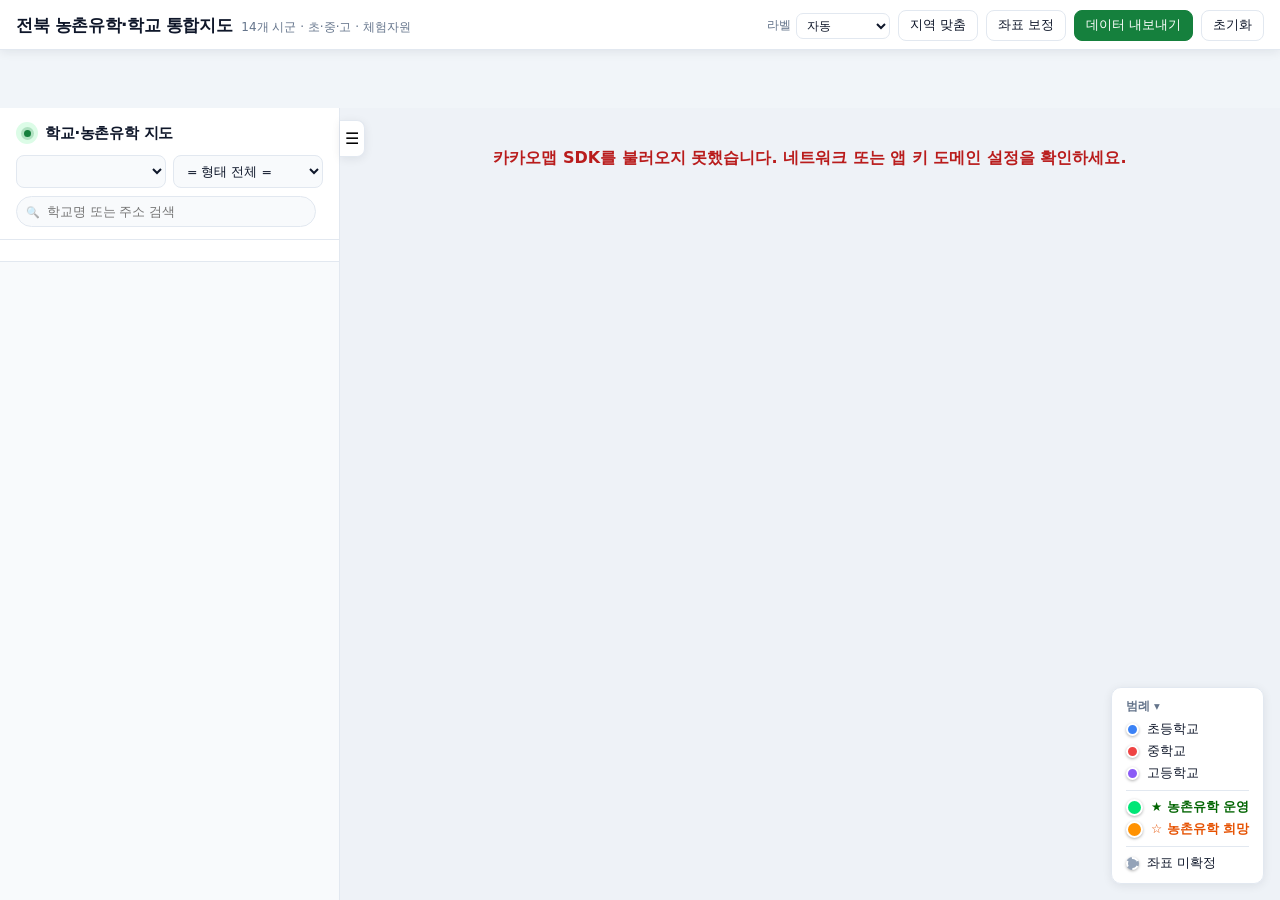
==== index.html @ ba70d1d0 "전북 14개 시군 학교·농촌유학 통합지도 순창군·남원시 두 개의 단독 HTML 지도를 하나의 정적 웹앱으로 합치고 전북특별자치도 14개 시군 742개 초·중·고로 확장했다. 빌드 " ====
<!DOCTYPE html>
<html lang="ko">
<head>
<meta charset="UTF-8">
<meta name="viewport" content="width=device-width, initial-scale=1.0">
<title>전북 농촌유학·학교 통합지도</title>
<meta name="description" content="전북특별자치도 14개 시군의 초·중·고등학교와 농촌유학 운영·희망학교, 지역 체험자원을 한 지도에서 봅니다.">
<link rel="stylesheet" href="assets/css/app.css">
</head>
<body>

<header>
  <div class="head-top">
    <div class="brand">
      <h1>전북 농촌유학·학교 통합지도</h1>
      <span class="sub">14개 시군 · 초·중·고 · 체험자원</span>
    </div>
    <div class="head-tools">
      <label class="lblsel">라벨
        <select id="labelMode">
          <option value="auto">자동</option>
          <option value="all">전체</option>
          <option value="rural">농촌유학만</option>
          <option value="none">숨기기</option>
        </select>
      </label>
      <button class="btn" id="btnFit">지역 맞춤</button>
      <button class="btn" id="btnGeocode" title="좌표 미확정 학교를 카카오 장소검색으로 실제 위치에 맞춥니다">좌표 보정</button>
      <button class="btn primary" id="btnExport" title="보정 결과를 data/regions/&lt;시군&gt;.js 형식으로 내려받습니다">데이터 내보내기</button>
      <button class="btn" id="btnResetCache" title="브라우저에 저장된 보정 결과 삭제">초기화</button>
    </div>
  </div>
</header>

<div id="shell">
  <aside id="panel">
    <div class="panel-head">
      <h2 class="panel-title"><span class="pin" aria-hidden="true"></span>학교·농촌유학 지도</h2>

      <div class="selects">
        <select id="regionSel" aria-label="지역 선택"></select>
        <select id="typeSel" aria-label="형태 선택">
          <option value="">= 형태 전체 =</option>
          <option value="elem">초등학교</option>
          <option value="mid">중학교</option>
          <option value="high">고등학교</option>
          <option value="op">★ 농촌유학 운영학교</option>
          <option value="hope">☆ 농촌유학 희망학교</option>
          <option value="rural">농촌유학 운영＋희망</option>
        </select>
      </div>

      <div class="search-wrap">
        <input id="search" type="search" placeholder="학교명 또는 주소 검색" autocomplete="off">
      </div>
    </div>

    <div id="summary"></div>
    <div id="list"></div>
  </aside>

  <div id="mapWrap">
    <div id="map"></div>

    <button id="panelToggle" title="목록 접기/펴기">☰</button>

    <div id="detail"></div>

    <details id="legend" open>
      <summary>범례</summary>
      <div class="lg"><i style="background:#3b82f6"></i> 초등학교</div>
      <div class="lg"><i style="background:#ef4444"></i> 중학교</div>
      <div class="lg"><i style="background:#8b5cf6"></i> 고등학교</div>
      <hr>
      <div class="lg"><i style="background:#00e676;width:17px;height:17px"></i> <b style="color:#006400">★ 농촌유학 운영</b></div>
      <div class="lg"><i style="background:#ff9100;width:17px;height:17px"></i> <b style="color:#e65100">☆ 농촌유학 희망</b></div>
      <hr>
      <div class="lg"><i style="background:#94a3b8;border-style:dashed"></i> 좌표 미확정</div>
    </details>

    <div id="toast"></div>
  </div>
</div>

<!-- 데이터 (외부 요청 없이 로컬 파일만으로 동작하도록 .js 로 제공) -->
<script src="assets/js/config.js"></script>
<script src="assets/data/boundaries.js"></script>
<script src="assets/data/eupmyeon.js"></script>

<script src="data/regions/jinan.js"></script>
<script src="data/regions/imsil.js"></script>
<script src="data/regions/jeongeup.js"></script>
<script src="data/regions/sunchang.js"></script>
<script src="data/regions/namwon.js"></script>
<script src="data/regions/jangsu.js"></script>
<script src="data/regions/muju.js"></script>
<script src="data/regions/gochang.js"></script>
<script src="data/regions/buan.js"></script>
<script src="data/regions/wanju.js"></script>
<script src="data/regions/gimje.js"></script>
<script src="data/regions/jeongju.js"></script>
<script src="data/regions/iksan.js"></script>
<script src="data/regions/gunsan.js"></script>

<!-- 카카오맵 SDK (services = 장소·주소 검색) -->
<script>
  document.write('<scr' + 'ipt src="https://dapi.kakao.com/v2/maps/sdk.js?appkey=' +
    JB.KAKAO_KEY + '&libraries=services&autoload=false"></scr' + 'ipt>');
</script>

<script src="assets/js/labels.js"></script>
<script src="assets/js/geocode.js"></script>
<script src="assets/js/app.js"></script>
</body>
</html>
---- assets/css/app.css ----
/* 전북 농촌유학·학교 통합지도 */
:root {
  --bg: #f1f5f9;
  --panel: #ffffff;
  --line: #e2e8f0;
  --ink: #0f172a;
  --muted: #64748b;
  --accent: #15803d;
  --accent-soft: #dcfce7;
  --op: #00c853;
  --hope: #ff9100;
  --shadow: 0 2px 10px rgba(15, 23, 42, .08);
  --panel-w: 340px;
  --header-h: 108px;
}

* { box-sizing: border-box; }
html, body {
  margin: 0; padding: 0; height: 100%;
  font-family: 'Pretendard', 'Malgun Gothic', 'Apple SD Gothic Neo', system-ui, sans-serif;
  color: var(--ink); background: var(--bg);
  -webkit-text-size-adjust: 100%;
}
button { font: inherit; cursor: pointer; }

/* ── 헤더 ───────────────────────────────────────────── */
header {
  position: fixed; inset: 0 0 auto 0; z-index: 40;
  background: var(--panel); border-bottom: 1px solid var(--line);
  box-shadow: var(--shadow);
}
.head-top {
  display: flex; align-items: center; gap: 10px 14px; flex-wrap: wrap;
  padding: 10px 16px 8px;
}
.brand { display: flex; align-items: baseline; gap: 9px; white-space: nowrap; }
.brand h1 { margin: 0; font-size: 17px; letter-spacing: -.4px; }
.brand .sub { font-size: 12px; color: var(--muted); }

.search-wrap { position: relative; flex: 1; max-width: 300px; }
.search-wrap input {
  width: 100%; padding: 7px 12px 7px 30px; font-size: 13px;
  border: 1px solid var(--line); border-radius: 999px; outline: none; background: #f8fafc;
}
.search-wrap input:focus { border-color: var(--accent); background: #fff; }
.search-wrap::before {
  content: '🔍'; position: absolute; left: 10px; top: 50%; transform: translateY(-50%);
  font-size: 11px; opacity: .55;
}

.head-tools { display: flex; align-items: center; gap: 8px; margin-left: auto; flex-wrap: wrap; }
.btn {
  border: 1px solid var(--line); background: #fff; border-radius: 8px;
  padding: 6px 11px; font-size: 12.5px; color: var(--ink);
}
.btn:hover { border-color: var(--accent); color: var(--accent); }
.btn:disabled { opacity: .55; cursor: progress; }
.btn.primary { background: var(--accent); border-color: var(--accent); color: #fff; }
.btn.primary:hover { filter: brightness(1.08); color: #fff; }
.btn.small { padding: 5px 9px; font-size: 12px; }

/* ── 패널 헤드 (지역·형태 선택) ─────────────────── */
.panel-head { padding: 14px 16px 12px; border-bottom: 1px solid var(--line); }
.panel-title {
  display: flex; align-items: center; gap: 7px;
  margin: 0 0 11px; font-size: 15px; letter-spacing: -.3px;
}
.panel-title .pin {
  width: 22px; height: 22px; border-radius: 50%; flex: 0 0 22px;
  background: var(--accent-soft); position: relative;
}
.panel-title .pin::after {
  content: ''; position: absolute; left: 50%; top: 50%;
  width: 7px; height: 7px; margin: -3.5px 0 0 -3.5px;
  border-radius: 50%; background: var(--accent);
  box-shadow: 0 0 0 3px rgba(21,128,61,.22);
}
.selects { display: flex; gap: 7px; margin-bottom: 8px; }
.selects select {
  flex: 1; min-width: 0; padding: 7px 9px; font: inherit; font-size: 12.5px;
  border: 1px solid var(--line); border-radius: 8px; background: #f8fafc;
  color: var(--ink); cursor: pointer;
}
.selects select:focus { outline: none; border-color: var(--accent); background: #fff; }
.lblsel { display: inline-flex; align-items: center; gap: 5px; font-size: 12px; color: var(--muted); }
.lblsel select {
  font: inherit; font-size: 12px; padding: 4px 6px;
  border: 1px solid var(--line); border-radius: 7px; background: #fff; color: var(--ink);
}

/* ── 레이아웃 ───────────────────────────────────────── */
#shell { position: fixed; inset: var(--header-h) 0 0 0; display: flex; }
#mapWrap { position: relative; flex: 1; min-width: 0; display: flex; }
#panel {
  width: var(--panel-w); flex: 0 0 var(--panel-w);
  background: var(--panel); border-right: 1px solid var(--line);
  display: flex; flex-direction: column; min-height: 0;
  transition: margin-left .2s ease;
}
body.panel-collapsed #panel { margin-left: calc(-1 * var(--panel-w)); }
#panelToggle {
  position: absolute; left: 0; top: 12px; z-index: 30;
  border: 1px solid var(--line); border-left: none; background: #fff;
  border-radius: 0 8px 8px 0; padding: 8px 5px; box-shadow: var(--shadow);
}

#map { flex: 1; min-width: 0; background: #eef2f7; }
#map.picking { cursor: crosshair; }
.fatal { padding: 40px; text-align: center; color: #b91c1c; font-weight: 700; }

/* ── 요약 ───────────────────────────────────────────── */
#summary { padding: 11px 16px 10px; border-bottom: 1px solid var(--line); }
.count-row { font-size: 14px; margin-bottom: 9px; }
.count-row b { font-size: 18px; color: var(--accent); margin: 0 1px; }
.count-sub { float: right; font-size: 12px; color: var(--muted); padding-top: 4px; }
.sum-stats { display: flex; gap: 5px; margin-bottom: 6px; clear: both; }
.stat {
  flex: 1; background: #f8fafc; border: 1px solid var(--line); border-radius: 8px;
  padding: 6px 4px; text-align: center; line-height: 1.25;
}
.stat b { display: block; font-size: 16px; }
.stat span { font-size: 10.5px; color: var(--muted); }
.stat.elem b { color: #1d4ed8; } .stat.mid b { color: #b91c1c; } .stat.high b { color: #6d28d9; }
.stat.op { background: #f0fdf4; border-color: #bbf7d0; } .stat.op b { color: #15803d; }
.stat.hope { background: #fff7ed; border-color: #fed7aa; } .stat.hope b { color: #c2410c; }

.warn {
  margin-top: 8px; font-size: 11.5px; line-height: 1.5; color: #9a3412;
  background: #fff7ed; border: 1px solid #fed7aa; border-radius: 8px; padding: 7px 9px;
}
.note { margin-top: 8px; font-size: 11.5px; color: var(--muted); }
.note summary { cursor: pointer; }
.note p { margin: 6px 0 0; line-height: 1.6; }

/* ── 필터 ───────────────────────────────────────────── */
#filters { padding: 10px 16px; border-bottom: 1px solid var(--line); display: grid; gap: 8px; }
.frow { display: flex; align-items: center; gap: 10px; flex-wrap: wrap; font-size: 12.5px; }
.frow label { display: inline-flex; align-items: center; gap: 4px; cursor: pointer; }
.frow select { font-size: 12.5px; padding: 3px 6px; border: 1px solid var(--line); border-radius: 6px; }
.frow .k { color: var(--muted); font-size: 11.5px; }

/* ── 카드 목록 ──────────────────────────────────── */
#list { flex: 1; overflow-y: auto; padding: 0 0 24px; background: #f8fafc; }
.group-h {
  position: sticky; top: 0; background: #f1f5f9; border-bottom: 1px solid var(--line);
  padding: 6px 16px; font-size: 11.5px; font-weight: 700; color: var(--muted); z-index: 1;
}
.group-h span { color: #94a3b8; font-weight: 600; }
#list ul { list-style: none; margin: 0; padding: 8px 12px 4px; display: grid; gap: 8px; }

.card {
  background: #fff; border: 1px solid var(--line); border-radius: 10px;
  padding: 11px 13px 10px; cursor: pointer; transition: border-color .12s, box-shadow .12s;
}
.card:hover { border-color: var(--accent); box-shadow: 0 2px 8px rgba(21,128,61,.12); }
.card.is-active { border-color: var(--accent); box-shadow: 0 0 0 2px var(--accent-soft); }

.tags { display: flex; flex-wrap: wrap; gap: 4px; margin-bottom: 6px; }
.tag { font-size: 10.5px; font-weight: 700; padding: 2px 7px; border-radius: 999px; white-space: nowrap; }
.tag.t-elem { background: #dbeafe; color: #1d4ed8; }
.tag.t-mid  { background: #fee2e2; color: #b91c1c; }
.tag.t-high { background: #ede9fe; color: #6d28d9; }
.tag.t-op   { background: #dcfce7; color: #15803d; }
.tag.t-hope { background: #ffedd5; color: #c2410c; }
.tag.t-etc  { background: #f1f5f9; color: #64748b; }
.tag.t-warn { background: #fef3c7; color: #92400e; }

.card-name { font-size: 14.5px; font-weight: 700; letter-spacing: -.3px; margin-bottom: 6px; }
.card-row {
  position: relative; padding-left: 19px; font-size: 12px; color: #64748b;
  line-height: 1.5; margin-top: 2px; word-break: keep-all;
}
.card-row::before {
  position: absolute; left: 0; top: 0; width: 14px; text-align: center;
  font-size: 10.5px; opacity: .75;
}
.card-row.i-map::before  { content: '\1F4CD'; }
.card-row.i-tel::before  { content: '\260E'; }
.card-row.i-user::before { content: '\1F465'; }

.badge { font-size: 10px; padding: 1px 5px; border-radius: 4px; font-weight: 700; white-space: nowrap; }
.b-op { background: #dcfce7; color: #15803d; }
.b-hope { background: #ffedd5; color: #c2410c; }
.b-approx { background: #e2e8f0; color: #475569; }
.b-out { background: #fee2e2; color: #b91c1c; }
.empty { padding: 30px 16px; text-align: center; color: var(--muted); font-size: 13px; }

/* ── 지도 오버레이 ──────────────────────────────────── */
.ov-line { position: absolute; pointer-events: none; }
.ov-line svg { position: absolute; top: 0; left: 0; overflow: visible; }

.marker-dot {
  width: 15px; height: 15px; border-radius: 50%;
  border: 2px solid #fff; box-shadow: 0 1px 4px rgba(0,0,0,.55);
  cursor: pointer;
}
.dot-elem { background: #3b82f6; }
.dot-mid { background: #ef4444; }
.dot-high { background: #8b5cf6; }
.dot-rural-op {
  background: #00e676; width: 23px; height: 23px;
  border: 3px solid #fff; box-shadow: 0 0 12px rgba(0,230,118,.9);
}
.dot-rural-hope {
  background: #ff9100; width: 23px; height: 23px;
  border: 3px solid #fff; box-shadow: 0 0 12px rgba(255,145,0,.9);
}
.marker-dot.is-approx { border-style: dashed; opacity: .75; }
.marker-dot.is-outside { box-shadow: 0 0 0 3px rgba(220,38,38,.55); }

.name-text {
  font-size: 17px; font-weight: 900; white-space: nowrap; cursor: pointer;
  text-shadow:
    -2px -2px 0 #fff, 2px -2px 0 #fff, -2px 2px 0 #fff, 2px 2px 0 #fff,
     0 3px 5px rgba(0,0,0,.35);
}
.txt-elem { color: #1e3a8a; }
.txt-mid { color: #7f1d1d; }
.txt-high { color: #4c1d95; }
.txt-rural-op, .txt-rural-hope {
  background: rgba(255,255,255,.96); padding: 6px 14px; border-radius: 25px;
  font-size: 21px; text-shadow: none; box-shadow: 0 4px 10px rgba(0,0,0,.28);
}
.txt-rural-op { color: #006400; border: 3px solid #00e676; }
.txt-rural-hope { color: #e65100; border: 3px solid #ff9100; }
.name-text.is-approx { opacity: .6; font-style: italic; }

.res-pin {
  display: inline-flex; align-items: center; gap: 5px; cursor: pointer;
  background: #fff; border: 2px solid var(--c); border-radius: 999px;
  padding: 3px 10px 3px 5px; font-size: 12.5px; font-weight: 700; color: var(--c);
  box-shadow: 0 2px 6px rgba(0,0,0,.2); white-space: nowrap;
}

/* ── 상세 카드 ──────────────────────────────────────── */
#detail {
  position: absolute; right: 16px; top: 16px; width: 300px; z-index: 25;
  background: #fff; border: 1px solid var(--line); border-radius: 12px;
  box-shadow: 0 8px 26px rgba(15,23,42,.16); padding: 16px 18px 14px;
  display: none;
}
#detail.open { display: block; }
#detail .close {
  position: absolute; right: 8px; top: 6px; border: none; background: none;
  font-size: 22px; line-height: 1; color: #94a3b8;
}
.d-kind { font-size: 11.5px; font-weight: 700; letter-spacing: .2px; }
#detail h3 { margin: 4px 0 8px; font-size: 18px; letter-spacing: -.4px; }
.d-rural {
  display: inline-block; font-size: 11.5px; font-weight: 700; padding: 2px 8px;
  border-radius: 999px; margin-bottom: 8px;
}
.d-rural.op { background: #dcfce7; color: #15803d; }
.d-rural.hope { background: #ffedd5; color: #c2410c; }
.d-row { margin: 3px 0; font-size: 12.5px; color: #334155; }
.d-row b { color: var(--muted); font-weight: 600; margin-right: 5px; font-size: 11.5px; }
.d-tags { display: flex; flex-wrap: wrap; gap: 4px; margin: 8px 0; }
.d-tags span { font-size: 11px; background: #f1f5f9; color: #475569; padding: 2px 7px; border-radius: 999px; }
.d-desc { font-size: 12.5px; line-height: 1.65; color: #334155; margin: 8px 0; }
.d-coord { font-size: 11px; color: #94a3b8; margin: 10px 0 8px; font-variant-numeric: tabular-nums; }
.warn-inline { color: #c2410c; font-style: normal; font-weight: 700; }
.d-actions { display: flex; gap: 6px; }

/* ── 범례 ───────────────────────────────────────────── */
#legend {
  position: absolute; right: 16px; bottom: 16px; z-index: 20;
  background: rgba(255,255,255,.96); border: 1px solid var(--line);
  border-radius: 10px; padding: 11px 14px; box-shadow: var(--shadow); font-size: 12.5px;
}
#legend > summary {
  cursor: pointer; font-weight: 700; color: var(--muted); font-size: 11.5px;
  list-style: none; margin-bottom: 7px;
}
#legend > summary::-webkit-details-marker { display: none; }
#legend > summary::after { content: ' ▾'; }
#legend:not([open]) > summary { margin-bottom: 0; }
#legend:not([open]) > summary::after { content: ' ▸'; }
#legend .lg { display: flex; align-items: center; gap: 8px; margin-bottom: 5px; }
#legend .lg:last-child { margin-bottom: 0; }
#legend .lg i {
  width: 13px; height: 13px; border-radius: 50%; display: inline-block;
  border: 2px solid #fff; box-shadow: 0 1px 3px rgba(0,0,0,.3);
}
#legend hr { border: none; border-top: 1px solid var(--line); margin: 8px 0; }

/* ── 토스트 ─────────────────────────────────────────── */
#toast {
  position: absolute; left: 50%; bottom: 26px; transform: translateX(-50%) translateY(20px);
  z-index: 50; background: rgba(15,23,42,.92); color: #fff; font-size: 13px;
  padding: 10px 18px; border-radius: 999px; opacity: 0; pointer-events: none;
  transition: opacity .18s, transform .18s;
}
#toast.show { opacity: 1; transform: translateX(-50%) translateY(0); }

/* ── 모바일 ─────────────────────────────────────────── */
@media (max-width: 860px) {
  :root { --panel-w: 100%; }
  .head-top { padding: 8px 12px 6px; gap: 8px; }
  .brand h1 { font-size: 15px; }
  .brand .sub { display: none; }
  .head-tools { gap: 6px; }
  .head-tools .btn { padding: 5px 9px; font-size: 12px; }
  #regionTabs { padding: 0 12px 8px; }

  #shell { flex-direction: column; }
  #panel {
    order: 2; width: 100%; flex: 0 0 42vh; min-height: 0;
    border-right: none; border-top: 1px solid var(--line);
  }
  body.panel-collapsed #panel { margin-left: 0; flex: 0 0 0; overflow: hidden; border-top: none; }
  #mapWrap { order: 1; flex: 1 1 auto; min-height: 200px; }
  #panelToggle {
    left: auto; right: 10px; top: auto; bottom: 10px;
    border-radius: 8px; border-left: 1px solid var(--line);
  }
  #detail { left: 10px; right: 10px; top: 10px; width: auto; max-height: 60%; overflow-y: auto; }
  #legend { left: 10px; right: auto; bottom: 10px; font-size: 11.5px; padding: 8px 11px; }
  #summary { padding: 10px 14px 8px; }
  .panel-head { padding: 11px 14px 10px; }
  .group-h { padding-left: 14px; padding-right: 14px; }
  #list ul { padding: 8px 10px 4px; }
}
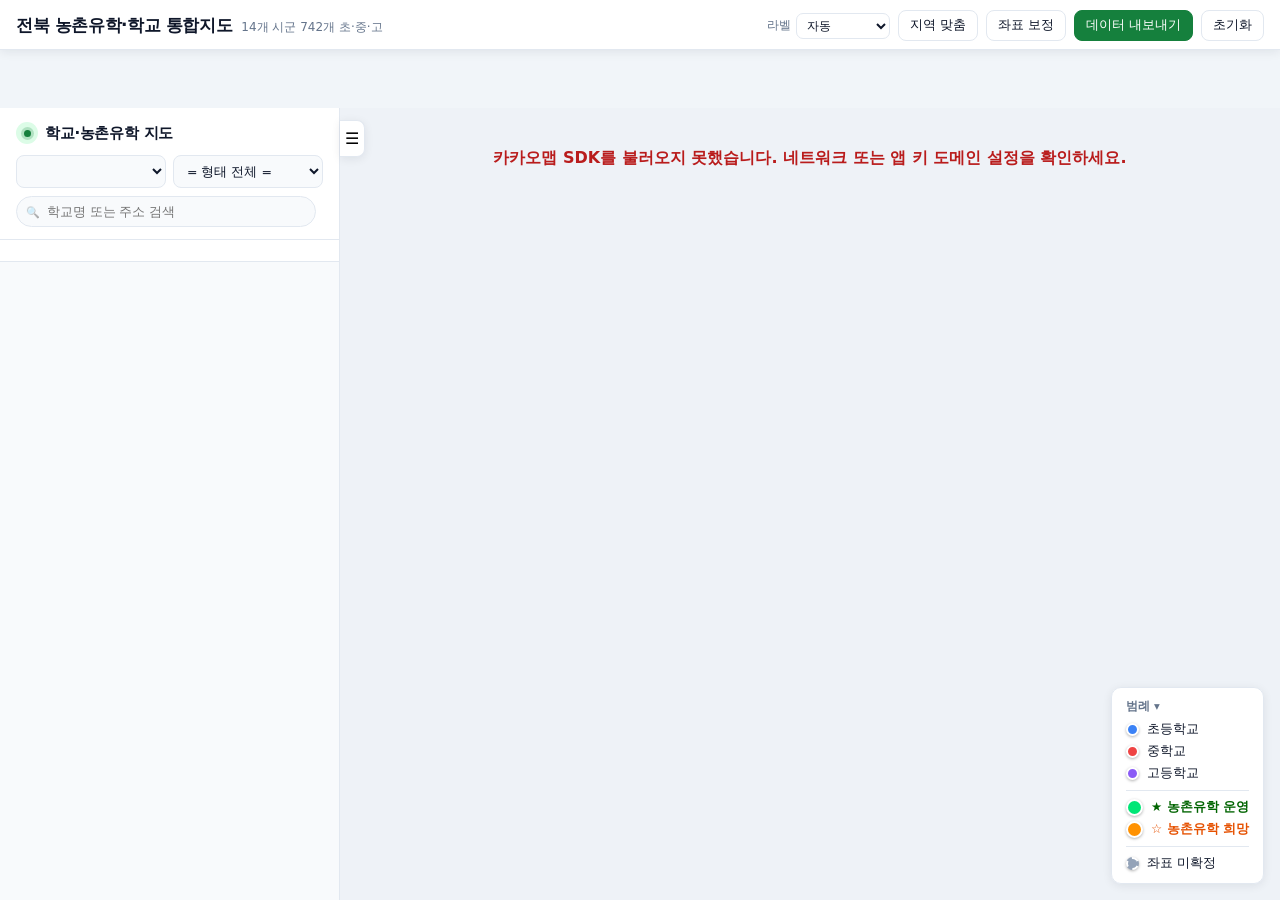
==== commit 64d92d8e: "체험자원 레이어 제거 학교 지도에 필요하지 않다는 요청에 따라 체험자원 관련 코드와 데이터 필드를 걷어냈다. 시군별 데이터 파일 14개의 빈 resources 배열, 분류 정의(J" ====
--- a/index.html
+++ b/index.html
@@ -4,7 +4,7 @@
 <meta charset="UTF-8">
 <meta name="viewport" content="width=device-width, initial-scale=1.0">
 <title>전북 농촌유학·학교 통합지도</title>
-<meta name="description" content="전북특별자치도 14개 시군의 초·중·고등학교와 농촌유학 운영·희망학교, 지역 체험자원을 한 지도에서 봅니다.">
+<meta name="description" content="전북특별자치도 14개 시군의 초·중·고등학교와 농촌유학 운영·희망학교를 한 지도에서 봅니다.">
 <link rel="stylesheet" href="assets/css/app.css">
 </head>
 <body>
@@ -13,7 +13,7 @@
   <div class="head-top">
     <div class="brand">
       <h1>전북 농촌유학·학교 통합지도</h1>
-      <span class="sub">14개 시군 · 초·중·고 · 체험자원</span>
+      <span class="sub">14개 시군 742개 초·중·고</span>
     </div>
     <div class="head-tools">
       <label class="lblsel">라벨
--- a/assets/css/app.css
+++ b/assets/css/app.css
@@ -224,13 +224,6 @@
 .txt-rural-op { color: #006400; border: 3px solid #00e676; }
 .txt-rural-hope { color: #e65100; border: 3px solid #ff9100; }
 .name-text.is-approx { opacity: .6; font-style: italic; }
-
-.res-pin {
-  display: inline-flex; align-items: center; gap: 5px; cursor: pointer;
-  background: #fff; border: 2px solid var(--c); border-radius: 999px;
-  padding: 3px 10px 3px 5px; font-size: 12.5px; font-weight: 700; color: var(--c);
-  box-shadow: 0 2px 6px rgba(0,0,0,.2); white-space: nowrap;
-}
 
 /* ── 상세 카드 ──────────────────────────────────────── */
 #detail {
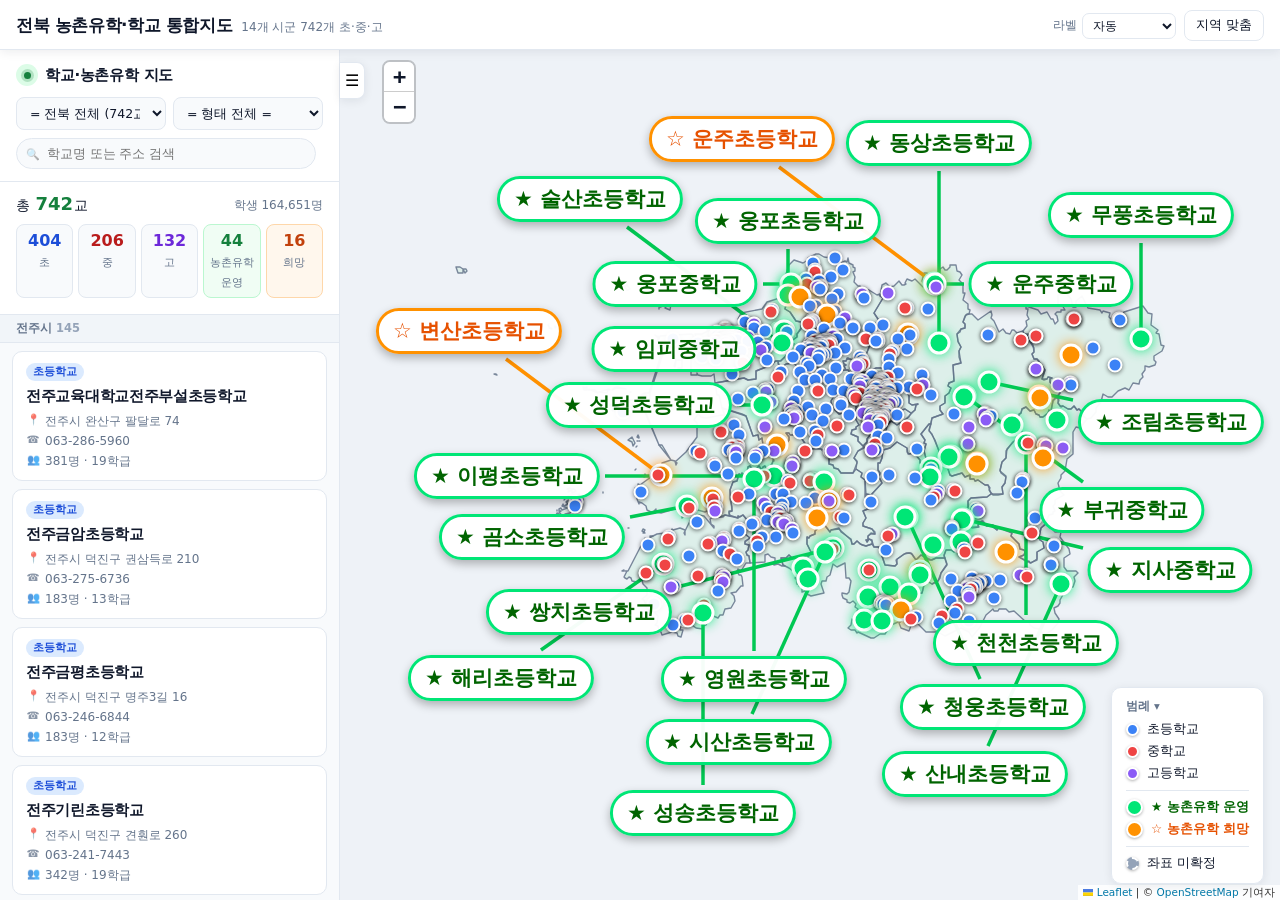
==== commit 48299c5b: "카카오맵을 걷어내고 Leaflet + OpenStreetMap 으로 전환 담당자가 바뀔 때 개인 계정의 앱 키를 넘겨야 하는 구조를 없앴다. 이제 API 키도, 도메인 등록도 필요" ====
--- a/index.html
+++ b/index.html
@@ -5,6 +5,7 @@
 <meta name="viewport" content="width=device-width, initial-scale=1.0">
 <title>전북 농촌유학·학교 통합지도</title>
 <meta name="description" content="전북특별자치도 14개 시군의 초·중·고등학교와 농촌유학 운영·희망학교를 한 지도에서 봅니다.">
+<link rel="stylesheet" href="assets/vendor/leaflet/leaflet.css">
 <link rel="stylesheet" href="assets/css/app.css">
 </head>
 <body>
@@ -25,9 +26,6 @@
         </select>
       </label>
       <button class="btn" id="btnFit">지역 맞춤</button>
-      <button class="btn" id="btnGeocode" title="좌표 미확정 학교를 카카오 장소검색으로 실제 위치에 맞춥니다">좌표 보정</button>
-      <button class="btn primary" id="btnExport" title="보정 결과를 data/regions/&lt;시군&gt;.js 형식으로 내려받습니다">데이터 내보내기</button>
-      <button class="btn" id="btnResetCache" title="브라우저에 저장된 보정 결과 삭제">초기화</button>
     </div>
   </div>
 </header>
@@ -78,9 +76,11 @@
       <div class="lg"><i style="background:#94a3b8;border-style:dashed"></i> 좌표 미확정</div>
     </details>
 
-    <div id="toast"></div>
   </div>
 </div>
+
+<!-- 지도 라이브러리 (저장소에 동봉 — CDN·API 키 불필요) -->
+<script src="assets/vendor/leaflet/leaflet.js"></script>
 
 <!-- 데이터 (외부 요청 없이 로컬 파일만으로 동작하도록 .js 로 제공) -->
 <script src="assets/js/config.js"></script>
@@ -102,14 +102,7 @@
 <script src="data/regions/iksan.js"></script>
 <script src="data/regions/gunsan.js"></script>
 
-<!-- 카카오맵 SDK (services = 장소·주소 검색) -->
-<script>
-  document.write('<scr' + 'ipt src="https://dapi.kakao.com/v2/maps/sdk.js?appkey=' +
-    JB.KAKAO_KEY + '&libraries=services&autoload=false"></scr' + 'ipt>');
-</script>
-
 <script src="assets/js/labels.js"></script>
-<script src="assets/js/geocode.js"></script>
 <script src="assets/js/app.js"></script>
 </body>
 </html>
--- a/assets/vendor/leaflet/leaflet.css
+++ b/assets/vendor/leaflet/leaflet.css
@@ -0,0 +1,661 @@
+/* required styles */
+
+.leaflet-pane,
+.leaflet-tile,
+.leaflet-marker-icon,
+.leaflet-marker-shadow,
+.leaflet-tile-container,
+.leaflet-pane > svg,
+.leaflet-pane > canvas,
+.leaflet-zoom-box,
+.leaflet-image-layer,
+.leaflet-layer {
+	position: absolute;
+	left: 0;
+	top: 0;
+	}
+.leaflet-container {
+	overflow: hidden;
+	}
+.leaflet-tile,
+.leaflet-marker-icon,
+.leaflet-marker-shadow {
+	-webkit-user-select: none;
+	   -moz-user-select: none;
+	        user-select: none;
+	  -webkit-user-drag: none;
+	}
+/* Prevents IE11 from highlighting tiles in blue */
+.leaflet-tile::selection {
+	background: transparent;
+}
+/* Safari renders non-retina tile on retina better with this, but Chrome is worse */
+.leaflet-safari .leaflet-tile {
+	image-rendering: -webkit-optimize-contrast;
+	}
+/* hack that prevents hw layers "stretching" when loading new tiles */
+.leaflet-safari .leaflet-tile-container {
+	width: 1600px;
+	height: 1600px;
+	-webkit-transform-origin: 0 0;
+	}
+.leaflet-marker-icon,
+.leaflet-marker-shadow {
+	display: block;
+	}
+/* .leaflet-container svg: reset svg max-width decleration shipped in Joomla! (joomla.org) 3.x */
+/* .leaflet-container img: map is broken in FF if you have max-width: 100% on tiles */
+.leaflet-container .leaflet-overlay-pane svg {
+	max-width: none !important;
+	max-height: none !important;
+	}
+.leaflet-container .leaflet-marker-pane img,
+.leaflet-container .leaflet-shadow-pane img,
+.leaflet-container .leaflet-tile-pane img,
+.leaflet-container img.leaflet-image-layer,
+.leaflet-container .leaflet-tile {
+	max-width: none !important;
+	max-height: none !important;
+	width: auto;
+	padding: 0;
+	}
+
+.leaflet-container img.leaflet-tile {
+	/* See: https://bugs.chromium.org/p/chromium/issues/detail?id=600120 */
+	mix-blend-mode: plus-lighter;
+}
+
+.leaflet-container.leaflet-touch-zoom {
+	-ms-touch-action: pan-x pan-y;
+	touch-action: pan-x pan-y;
+	}
+.leaflet-container.leaflet-touch-drag {
+	-ms-touch-action: pinch-zoom;
+	/* Fallback for FF which doesn't support pinch-zoom */
+	touch-action: none;
+	touch-action: pinch-zoom;
+}
+.leaflet-container.leaflet-touch-drag.leaflet-touch-zoom {
+	-ms-touch-action: none;
+	touch-action: none;
+}
+.leaflet-container {
+	-webkit-tap-highlight-color: transparent;
+}
+.leaflet-container a {
+	-webkit-tap-highlight-color: rgba(51, 181, 229, 0.4);
+}
+.leaflet-tile {
+	filter: inherit;
+	visibility: hidden;
+	}
+.leaflet-tile-loaded {
+	visibility: inherit;
+	}
+.leaflet-zoom-box {
+	width: 0;
+	height: 0;
+	-moz-box-sizing: border-box;
+	     box-sizing: border-box;
+	z-index: 800;
+	}
+/* workaround for https://bugzilla.mozilla.org/show_bug.cgi?id=888319 */
+.leaflet-overlay-pane svg {
+	-moz-user-select: none;
+	}
+
+.leaflet-pane         { z-index: 400; }
+
+.leaflet-tile-pane    { z-index: 200; }
+.leaflet-overlay-pane { z-index: 400; }
+.leaflet-shadow-pane  { z-index: 500; }
+.leaflet-marker-pane  { z-index: 600; }
+.leaflet-tooltip-pane   { z-index: 650; }
+.leaflet-popup-pane   { z-index: 700; }
+
+.leaflet-map-pane canvas { z-index: 100; }
+.leaflet-map-pane svg    { z-index: 200; }
+
+.leaflet-vml-shape {
+	width: 1px;
+	height: 1px;
+	}
+.lvml {
+	behavior: url(#default#VML);
+	display: inline-block;
+	position: absolute;
+	}
+
+
+/* control positioning */
+
+.leaflet-control {
+	position: relative;
+	z-index: 800;
+	pointer-events: visiblePainted; /* IE 9-10 doesn't have auto */
+	pointer-events: auto;
+	}
+.leaflet-top,
+.leaflet-bottom {
+	position: absolute;
+	z-index: 1000;
+	pointer-events: none;
+	}
+.leaflet-top {
+	top: 0;
+	}
+.leaflet-right {
+	right: 0;
+	}
+.leaflet-bottom {
+	bottom: 0;
+	}
+.leaflet-left {
+	left: 0;
+	}
+.leaflet-control {
+	float: left;
+	clear: both;
+	}
+.leaflet-right .leaflet-control {
+	float: right;
+	}
+.leaflet-top .leaflet-control {
+	margin-top: 10px;
+	}
+.leaflet-bottom .leaflet-control {
+	margin-bottom: 10px;
+	}
+.leaflet-left .leaflet-control {
+	margin-left: 10px;
+	}
+.leaflet-right .leaflet-control {
+	margin-right: 10px;
+	}
+
+
+/* zoom and fade animations */
+
+.leaflet-fade-anim .leaflet-popup {
+	opacity: 0;
+	-webkit-transition: opacity 0.2s linear;
+	   -moz-transition: opacity 0.2s linear;
+	        transition: opacity 0.2s linear;
+	}
+.leaflet-fade-anim .leaflet-map-pane .leaflet-popup {
+	opacity: 1;
+	}
+.leaflet-zoom-animated {
+	-webkit-transform-origin: 0 0;
+	    -ms-transform-origin: 0 0;
+	        transform-origin: 0 0;
+	}
+svg.leaflet-zoom-animated {
+	will-change: transform;
+}
+
+.leaflet-zoom-anim .leaflet-zoom-animated {
+	-webkit-transition: -webkit-transform 0.25s cubic-bezier(0,0,0.25,1);
+	   -moz-transition:    -moz-transform 0.25s cubic-bezier(0,0,0.25,1);
+	        transition:         transform 0.25s cubic-bezier(0,0,0.25,1);
+	}
+.leaflet-zoom-anim .leaflet-tile,
+.leaflet-pan-anim .leaflet-tile {
+	-webkit-transition: none;
+	   -moz-transition: none;
+	        transition: none;
+	}
+
+.leaflet-zoom-anim .leaflet-zoom-hide {
+	visibility: hidden;
+	}
+
+
+/* cursors */
+
+.leaflet-interactive {
+	cursor: pointer;
+	}
+.leaflet-grab {
+	cursor: -webkit-grab;
+	cursor:    -moz-grab;
+	cursor:         grab;
+	}
+.leaflet-crosshair,
+.leaflet-crosshair .leaflet-interactive {
+	cursor: crosshair;
+	}
+.leaflet-popup-pane,
+.leaflet-control {
+	cursor: auto;
+	}
+.leaflet-dragging .leaflet-grab,
+.leaflet-dragging .leaflet-grab .leaflet-interactive,
+.leaflet-dragging .leaflet-marker-draggable {
+	cursor: move;
+	cursor: -webkit-grabbing;
+	cursor:    -moz-grabbing;
+	cursor:         grabbing;
+	}
+
+/* marker & overlays interactivity */
+.leaflet-marker-icon,
+.leaflet-marker-shadow,
+.leaflet-image-layer,
+.leaflet-pane > svg path,
+.leaflet-tile-container {
+	pointer-events: none;
+	}
+
+.leaflet-marker-icon.leaflet-interactive,
+.leaflet-image-layer.leaflet-interactive,
+.leaflet-pane > svg path.leaflet-interactive,
+svg.leaflet-image-layer.leaflet-interactive path {
+	pointer-events: visiblePainted; /* IE 9-10 doesn't have auto */
+	pointer-events: auto;
+	}
+
+/* visual tweaks */
+
+.leaflet-container {
+	background: #ddd;
+	outline-offset: 1px;
+	}
+.leaflet-container a {
+	color: #0078A8;
+	}
+.leaflet-zoom-box {
+	border: 2px dotted #38f;
+	background: rgba(255,255,255,0.5);
+	}
+
+
+/* general typography */
+.leaflet-container {
+	font-family: "Helvetica Neue", Arial, Helvetica, sans-serif;
+	font-size: 12px;
+	font-size: 0.75rem;
+	line-height: 1.5;
+	}
+
+
+/* general toolbar styles */
+
+.leaflet-bar {
+	box-shadow: 0 1px 5px rgba(0,0,0,0.65);
+	border-radius: 4px;
+	}
+.leaflet-bar a {
+	background-color: #fff;
+	border-bottom: 1px solid #ccc;
+	width: 26px;
+	height: 26px;
+	line-height: 26px;
+	display: block;
+	text-align: center;
+	text-decoration: none;
+	color: black;
+	}
+.leaflet-bar a,
+.leaflet-control-layers-toggle {
+	background-position: 50% 50%;
+	background-repeat: no-repeat;
+	display: block;
+	}
+.leaflet-bar a:hover,
+.leaflet-bar a:focus {
+	background-color: #f4f4f4;
+	}
+.leaflet-bar a:first-child {
+	border-top-left-radius: 4px;
+	border-top-right-radius: 4px;
+	}
+.leaflet-bar a:last-child {
+	border-bottom-left-radius: 4px;
+	border-bottom-right-radius: 4px;
+	border-bottom: none;
+	}
+.leaflet-bar a.leaflet-disabled {
+	cursor: default;
+	background-color: #f4f4f4;
+	color: #bbb;
+	}
+
+.leaflet-touch .leaflet-bar a {
+	width: 30px;
+	height: 30px;
+	line-height: 30px;
+	}
+.leaflet-touch .leaflet-bar a:first-child {
+	border-top-left-radius: 2px;
+	border-top-right-radius: 2px;
+	}
+.leaflet-touch .leaflet-bar a:last-child {
+	border-bottom-left-radius: 2px;
+	border-bottom-right-radius: 2px;
+	}
+
+/* zoom control */
+
+.leaflet-control-zoom-in,
+.leaflet-control-zoom-out {
+	font: bold 18px 'Lucida Console', Monaco, monospace;
+	text-indent: 1px;
+	}
+
+.leaflet-touch .leaflet-control-zoom-in, .leaflet-touch .leaflet-control-zoom-out  {
+	font-size: 22px;
+	}
+
+
+/* layers control */
+
+.leaflet-control-layers {
+	box-shadow: 0 1px 5px rgba(0,0,0,0.4);
+	background: #fff;
+	border-radius: 5px;
+	}
+.leaflet-control-layers-toggle {
+	background-image: url(images/layers.png);
+	width: 36px;
+	height: 36px;
+	}
+.leaflet-retina .leaflet-control-layers-toggle {
+	background-image: url(images/layers-2x.png);
+	background-size: 26px 26px;
+	}
+.leaflet-touch .leaflet-control-layers-toggle {
+	width: 44px;
+	height: 44px;
+	}
+.leaflet-control-layers .leaflet-control-layers-list,
+.leaflet-control-layers-expanded .leaflet-control-layers-toggle {
+	display: none;
+	}
+.leaflet-control-layers-expanded .leaflet-control-layers-list {
+	display: block;
+	position: relative;
+	}
+.leaflet-control-layers-expanded {
+	padding: 6px 10px 6px 6px;
+	color: #333;
+	background: #fff;
+	}
+.leaflet-control-layers-scrollbar {
+	overflow-y: scroll;
+	overflow-x: hidden;
+	padding-right: 5px;
+	}
+.leaflet-control-layers-selector {
+	margin-top: 2px;
+	position: relative;
+	top: 1px;
+	}
+.leaflet-control-layers label {
+	display: block;
+	font-size: 13px;
+	font-size: 1.08333em;
+	}
+.leaflet-control-layers-separator {
+	height: 0;
+	border-top: 1px solid #ddd;
+	margin: 5px -10px 5px -6px;
+	}
+
+/* Default icon URLs */
+.leaflet-default-icon-path { /* used only in path-guessing heuristic, see L.Icon.Default */
+	background-image: url(images/marker-icon.png);
+	}
+
+
+/* attribution and scale controls */
+
+.leaflet-container .leaflet-control-attribution {
+	background: #fff;
+	background: rgba(255, 255, 255, 0.8);
+	margin: 0;
+	}
+.leaflet-control-attribution,
+.leaflet-control-scale-line {
+	padding: 0 5px;
+	color: #333;
+	line-height: 1.4;
+	}
+.leaflet-control-attribution a {
+	text-decoration: none;
+	}
+.leaflet-control-attribution a:hover,
+.leaflet-control-attribution a:focus {
+	text-decoration: underline;
+	}
+.leaflet-attribution-flag {
+	display: inline !important;
+	vertical-align: baseline !important;
+	width: 1em;
+	height: 0.6669em;
+	}
+.leaflet-left .leaflet-control-scale {
+	margin-left: 5px;
+	}
+.leaflet-bottom .leaflet-control-scale {
+	margin-bottom: 5px;
+	}
+.leaflet-control-scale-line {
+	border: 2px solid #777;
+	border-top: none;
+	line-height: 1.1;
+	padding: 2px 5px 1px;
+	white-space: nowrap;
+	-moz-box-sizing: border-box;
+	     box-sizing: border-box;
+	background: rgba(255, 255, 255, 0.8);
+	text-shadow: 1px 1px #fff;
+	}
+.leaflet-control-scale-line:not(:first-child) {
+	border-top: 2px solid #777;
+	border-bottom: none;
+	margin-top: -2px;
+	}
+.leaflet-control-scale-line:not(:first-child):not(:last-child) {
+	border-bottom: 2px solid #777;
+	}
+
+.leaflet-touch .leaflet-control-attribution,
+.leaflet-touch .leaflet-control-layers,
+.leaflet-touch .leaflet-bar {
+	box-shadow: none;
+	}
+.leaflet-touch .leaflet-control-layers,
+.leaflet-touch .leaflet-bar {
+	border: 2px solid rgba(0,0,0,0.2);
+	background-clip: padding-box;
+	}
+
+
+/* popup */
+
+.leaflet-popup {
+	position: absolute;
+	text-align: center;
+	margin-bottom: 20px;
+	}
+.leaflet-popup-content-wrapper {
+	padding: 1px;
+	text-align: left;
+	border-radius: 12px;
+	}
+.leaflet-popup-content {
+	margin: 13px 24px 13px 20px;
+	line-height: 1.3;
+	font-size: 13px;
+	font-size: 1.08333em;
+	min-height: 1px;
+	}
+.leaflet-popup-content p {
+	margin: 17px 0;
+	margin: 1.3em 0;
+	}
+.leaflet-popup-tip-container {
+	width: 40px;
+	height: 20px;
+	position: absolute;
+	left: 50%;
+	margin-top: -1px;
+	margin-left: -20px;
+	overflow: hidden;
+	pointer-events: none;
+	}
+.leaflet-popup-tip {
+	width: 17px;
+	height: 17px;
+	padding: 1px;
+
+	margin: -10px auto 0;
+	pointer-events: auto;
+
+	-webkit-transform: rotate(45deg);
+	   -moz-transform: rotate(45deg);
+	    -ms-transform: rotate(45deg);
+	        transform: rotate(45deg);
+	}
+.leaflet-popup-content-wrapper,
+.leaflet-popup-tip {
+	background: white;
+	color: #333;
+	box-shadow: 0 3px 14px rgba(0,0,0,0.4);
+	}
+.leaflet-container a.leaflet-popup-close-button {
+	position: absolute;
+	top: 0;
+	right: 0;
+	border: none;
+	text-align: center;
+	width: 24px;
+	height: 24px;
+	font: 16px/24px Tahoma, Verdana, sans-serif;
+	color: #757575;
+	text-decoration: none;
+	background: transparent;
+	}
+.leaflet-container a.leaflet-popup-close-button:hover,
+.leaflet-container a.leaflet-popup-close-button:focus {
+	color: #585858;
+	}
+.leaflet-popup-scrolled {
+	overflow: auto;
+	}
+
+.leaflet-oldie .leaflet-popup-content-wrapper {
+	-ms-zoom: 1;
+	}
+.leaflet-oldie .leaflet-popup-tip {
+	width: 24px;
+	margin: 0 auto;
+
+	-ms-filter: "progid:DXImageTransform.Microsoft.Matrix(M11=0.70710678, M12=0.70710678, M21=-0.70710678, M22=0.70710678)";
+	filter: progid:DXImageTransform.Microsoft.Matrix(M11=0.70710678, M12=0.70710678, M21=-0.70710678, M22=0.70710678);
+	}
+
+.leaflet-oldie .leaflet-control-zoom,
+.leaflet-oldie .leaflet-control-layers,
+.leaflet-oldie .leaflet-popup-content-wrapper,
+.leaflet-oldie .leaflet-popup-tip {
+	border: 1px solid #999;
+	}
+
+
+/* div icon */
+
+.leaflet-div-icon {
+	background: #fff;
+	border: 1px solid #666;
+	}
+
+
+/* Tooltip */
+/* Base styles for the element that has a tooltip */
+.leaflet-tooltip {
+	position: absolute;
+	padding: 6px;
+	background-color: #fff;
+	border: 1px solid #fff;
+	border-radius: 3px;
+	color: #222;
+	white-space: nowrap;
+	-webkit-user-select: none;
+	-moz-user-select: none;
+	-ms-user-select: none;
+	user-select: none;
+	pointer-events: none;
+	box-shadow: 0 1px 3px rgba(0,0,0,0.4);
+	}
+.leaflet-tooltip.leaflet-interactive {
+	cursor: pointer;
+	pointer-events: auto;
+	}
+.leaflet-tooltip-top:before,
+.leaflet-tooltip-bottom:before,
+.leaflet-tooltip-left:before,
+.leaflet-tooltip-right:before {
+	position: absolute;
+	pointer-events: none;
+	border: 6px solid transparent;
+	background: transparent;
+	content: "";
+	}
+
+/* Directions */
+
+.leaflet-tooltip-bottom {
+	margin-top: 6px;
+}
+.leaflet-tooltip-top {
+	margin-top: -6px;
+}
+.leaflet-tooltip-bottom:before,
+.leaflet-tooltip-top:before {
+	left: 50%;
+	margin-left: -6px;
+	}
+.leaflet-tooltip-top:before {
+	bottom: 0;
+	margin-bottom: -12px;
+	border-top-color: #fff;
+	}
+.leaflet-tooltip-bottom:before {
+	top: 0;
+	margin-top: -12px;
+	margin-left: -6px;
+	border-bottom-color: #fff;
+	}
+.leaflet-tooltip-left {
+	margin-left: -6px;
+}
+.leaflet-tooltip-right {
+	margin-left: 6px;
+}
+.leaflet-tooltip-left:before,
+.leaflet-tooltip-right:before {
+	top: 50%;
+	margin-top: -6px;
+	}
+.leaflet-tooltip-left:before {
+	right: 0;
+	margin-right: -12px;
+	border-left-color: #fff;
+	}
+.leaflet-tooltip-right:before {
+	left: 0;
+	margin-left: -12px;
+	border-right-color: #fff;
+	}
+
+/* Printing */
+
+@media print {
+	/* Prevent printers from removing background-images of controls. */
+	.leaflet-control {
+		-webkit-print-color-adjust: exact;
+		print-color-adjust: exact;
+		}
+	}
--- a/assets/css/app.css
+++ b/assets/css/app.css
@@ -104,9 +104,42 @@
   border-radius: 0 8px 8px 0; padding: 8px 5px; box-shadow: var(--shadow);
 }
 
-#map { flex: 1; min-width: 0; background: #eef2f7; }
-#map.picking { cursor: crosshair; }
-.fatal { padding: 40px; text-align: center; color: #b91c1c; font-weight: 700; }
+#map { flex: 1; min-width: 0; background: #eef2f7; z-index: 0; }
+.leaflet-container { font: inherit; background: #eef2f7; }
+.leaflet-control-zoom a { color: var(--ink); }
+.leaflet-control-attribution { font-size: 10.5px; background: rgba(255,255,255,.8); }
+.leaflet-bar { border-radius: 8px; overflow: hidden; box-shadow: var(--shadow); }
+/* 좌상단 확대/축소 버튼이 목록 접기 버튼과 겹치지 않게 밀어 둔다 */
+.leaflet-top.leaflet-left { margin-left: 32px; }
+.fatal {
+  max-width: 560px; margin: 8vh auto; padding: 26px 30px; background: #fff;
+  border: 1px solid #fecaca; border-left: 5px solid #dc2626; border-radius: 12px;
+  box-shadow: var(--shadow); font-size: 13.5px; line-height: 1.7; color: #334155;
+}
+.fatal h3 { margin: 0 0 10px; font-size: 17px; color: #b91c1c; }
+.fatal p { margin: 0 0 12px; }
+.fatal ol { margin: 0 0 12px; padding-left: 20px; }
+.fatal li { margin-bottom: 5px; }
+.fatal code {
+  background: #f1f5f9; padding: 1px 5px; border-radius: 4px;
+  font-family: ui-monospace, SFMono-Regular, Menlo, monospace; font-size: 12.5px;
+}
+.fatal .origin {
+  background: #0f172a; color: #7dd3fc; padding: 11px 14px; border-radius: 8px;
+  font-family: ui-monospace, SFMono-Regular, Menlo, monospace;
+  font-size: 14px; word-break: break-all; user-select: all;
+}
+.fatal .hint { font-size: 12px; color: var(--muted); margin: 0; line-height: 1.6; }
+.fatal .keybox { margin-top: 16px; padding-top: 14px; border-top: 1px solid var(--line); }
+.fatal .keybox label { display: block; font-size: 12.5px; font-weight: 700; margin-bottom: 7px; }
+.fatal .keyrow { display: flex; gap: 6px; margin-bottom: 9px; }
+.fatal .keyrow input {
+  flex: 1; min-width: 0; padding: 8px 11px; font-size: 13px;
+  font-family: ui-monospace, SFMono-Regular, Menlo, monospace;
+  border: 1px solid var(--line); border-radius: 8px; background: #f8fafc;
+}
+.fatal .keyrow input:focus { outline: none; border-color: var(--accent); background: #fff; }
+.fatal a { color: #15803d; }
 
 /* ── 요약 ───────────────────────────────────────────── */
 #summary { padding: 11px 16px 10px; border-bottom: 1px solid var(--line); }
@@ -186,11 +219,19 @@
 .empty { padding: 30px 16px; text-align: center; color: var(--muted); font-size: 13px; }
 
 /* ── 지도 오버레이 ──────────────────────────────────── */
-.ov-line { position: absolute; pointer-events: none; }
+/* divIcon 래퍼는 크기 0. 내용물은 그 점을 기준으로 가운데 정렬한다. */
+.jb-ov { width: 0 !important; height: 0 !important; overflow: visible; pointer-events: none; }
+.jb-ov > * { position: absolute; pointer-events: auto; }
+
+.ov-line { pointer-events: none !important; }
 .ov-line svg { position: absolute; top: 0; left: 0; overflow: visible; }
+
+/* 배경지도를 흑백으로 눌러 마커를 도드라지게 */
+.jb-tiles-gray { filter: grayscale(0.85) brightness(1.06) contrast(0.94); }
 
 .marker-dot {
   width: 15px; height: 15px; border-radius: 50%;
+  transform: translate(-50%, -50%);
   border: 2px solid #fff; box-shadow: 0 1px 4px rgba(0,0,0,.55);
   cursor: pointer;
 }
@@ -206,10 +247,10 @@
   border: 3px solid #fff; box-shadow: 0 0 12px rgba(255,145,0,.9);
 }
 .marker-dot.is-approx { border-style: dashed; opacity: .75; }
-.marker-dot.is-outside { box-shadow: 0 0 0 3px rgba(220,38,38,.55); }
 
 .name-text {
   font-size: 17px; font-weight: 900; white-space: nowrap; cursor: pointer;
+  transform: translate(-50%, -50%);
   text-shadow:
     -2px -2px 0 #fff, 2px -2px 0 #fff, -2px 2px 0 #fff, 2px 2px 0 #fff,
      0 3px 5px rgba(0,0,0,.35);
@@ -276,15 +317,6 @@
 }
 #legend hr { border: none; border-top: 1px solid var(--line); margin: 8px 0; }
 
-/* ── 토스트 ─────────────────────────────────────────── */
-#toast {
-  position: absolute; left: 50%; bottom: 26px; transform: translateX(-50%) translateY(20px);
-  z-index: 50; background: rgba(15,23,42,.92); color: #fff; font-size: 13px;
-  padding: 10px 18px; border-radius: 999px; opacity: 0; pointer-events: none;
-  transition: opacity .18s, transform .18s;
-}
-#toast.show { opacity: 1; transform: translateX(-50%) translateY(0); }
-
 /* ── 모바일 ─────────────────────────────────────────── */
 @media (max-width: 860px) {
   :root { --panel-w: 100%; }
@@ -302,11 +334,12 @@
   }
   body.panel-collapsed #panel { margin-left: 0; flex: 0 0 0; overflow: hidden; border-top: none; }
   #mapWrap { order: 1; flex: 1 1 auto; min-height: 200px; }
+  .leaflet-top.leaflet-left { margin-left: 0; }
   #panelToggle {
-    left: auto; right: 10px; top: auto; bottom: 10px;
+    left: auto; right: 10px; top: auto; bottom: 26px;
     border-radius: 8px; border-left: 1px solid var(--line);
   }
-  #detail { left: 10px; right: 10px; top: 10px; width: auto; max-height: 60%; overflow-y: auto; }
+  #detail { left: 10px; right: 10px; top: 10px; width: auto; max-height: 48%; overflow-y: auto; }
   #legend { left: 10px; right: auto; bottom: 10px; font-size: 11.5px; padding: 8px 11px; }
   #summary { padding: 10px 14px 8px; }
   .panel-head { padding: 11px 14px 10px; }
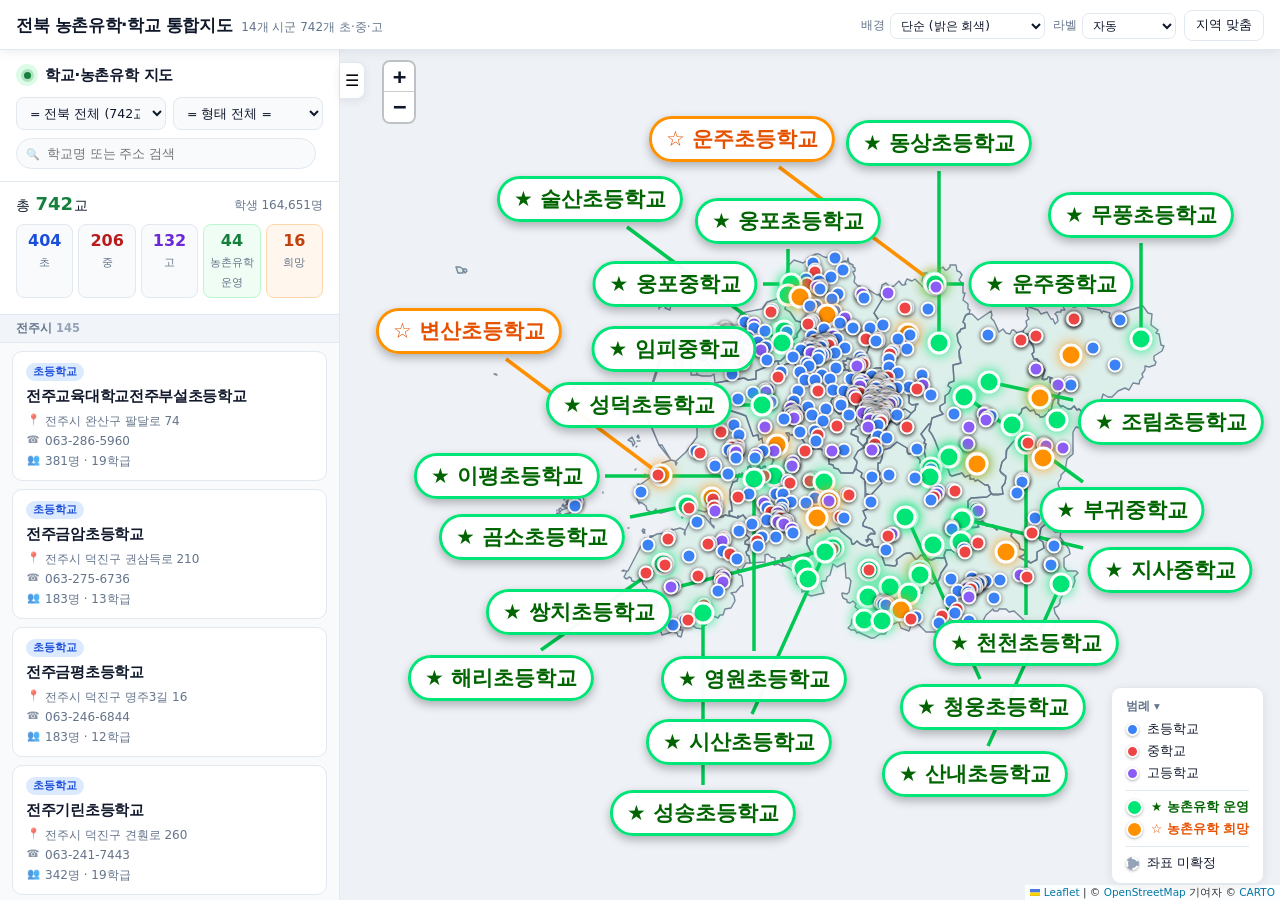
==== commit 84afc369: "배경지도 선택 기능 추가 — 기본을 단순한 회색 지도로 OSM 기본 타일은 정보량이 많아 학교 마커가 묻힌다는 지적이 있었다. 키 없이 쓸 수 있는 타일 다섯 가지를 프리셋으로 넣" ====
--- a/index.html
+++ b/index.html
@@ -13,11 +13,14 @@
 <header>
   <div class="head-top">
     <div class="brand">
-      <h1>전북 농촌유학·학교 통합지도</h1>
+      <h1><span class="t-wide">전북 농촌유학·학교 통합지도</span><span class="t-narrow">전북 학교지도</span></h1>
       <span class="sub">14개 시군 742개 초·중·고</span>
     </div>
     <div class="head-tools">
-      <label class="lblsel">라벨
+      <label class="lblsel"><span>배경</span>
+        <select id="tileSel"></select>
+      </label>
+      <label class="lblsel"><span>라벨</span>
         <select id="labelMode">
           <option value="auto">자동</option>
           <option value="all">전체</option>
@@ -32,6 +35,8 @@
 
 <div id="shell">
   <aside id="panel">
+    <button class="sheet-handle" id="sheetHandle" aria-label="목록 크기 조절"><span></span></button>
+
     <div class="panel-head">
       <h2 class="panel-title"><span class="pin" aria-hidden="true"></span>학교·농촌유학 지도</h2>
 
--- a/assets/css/app.css
+++ b/assets/css/app.css
@@ -35,6 +35,7 @@
 }
 .brand { display: flex; align-items: baseline; gap: 9px; white-space: nowrap; }
 .brand h1 { margin: 0; font-size: 17px; letter-spacing: -.4px; }
+.brand .t-narrow { display: none; }
 .brand .sub { font-size: 12px; color: var(--muted); }
 
 .search-wrap { position: relative; flex: 1; max-width: 300px; }
@@ -105,6 +106,7 @@
 }
 
 #map { flex: 1; min-width: 0; background: #eef2f7; z-index: 0; }
+.sheet-handle { display: none; }
 .leaflet-container { font: inherit; background: #eef2f7; }
 .leaflet-control-zoom a { color: var(--ink); }
 .leaflet-control-attribution { font-size: 10.5px; background: rgba(255,255,255,.8); }
@@ -247,6 +249,15 @@
   border: 3px solid #fff; box-shadow: 0 0 12px rgba(255,145,0,.9);
 }
 .marker-dot.is-approx { border-style: dashed; opacity: .75; }
+.marker-dot.is-selected {
+  box-shadow: 0 0 0 4px rgba(15, 23, 42, .18), 0 0 0 8px rgba(21, 128, 61, .28), 0 1px 5px rgba(0,0,0,.5);
+  animation: jb-pulse 1.6s ease-out 2;
+}
+@keyframes jb-pulse {
+  0%   { box-shadow: 0 0 0 3px rgba(21,128,61,.5),  0 0 0 3px rgba(21,128,61,.5); }
+  100% { box-shadow: 0 0 0 4px rgba(15,23,42,.18), 0 0 0 18px rgba(21,128,61,0); }
+}
+@media (prefers-reduced-motion: reduce) { .marker-dot.is-selected { animation: none; } }
 
 .name-text {
   font-size: 17px; font-weight: 900; white-space: nowrap; cursor: pointer;
@@ -320,29 +331,110 @@
 /* ── 모바일 ─────────────────────────────────────────── */
 @media (max-width: 860px) {
   :root { --panel-w: 100%; }
-  .head-top { padding: 8px 12px 6px; gap: 8px; }
-  .brand h1 { font-size: 15px; }
+  /* 헤더를 한 줄에 넣어 지도·목록에 세로 공간을 넘긴다 */
+  .head-top { padding: 6px 10px 6px; gap: 6px; flex-wrap: nowrap; }
+  .brand h1 { font-size: 14.5px; }
+  .brand .t-wide { display: none; }
+  .brand .t-narrow { display: inline; }
   .brand .sub { display: none; }
-  .head-tools { gap: 6px; }
-  .head-tools .btn { padding: 5px 9px; font-size: 12px; }
-  #regionTabs { padding: 0 12px 8px; }
-
-  #shell { flex-direction: column; }
+  .head-tools { gap: 5px; flex-wrap: nowrap; }
+  .head-tools .btn { padding: 4px 8px; font-size: 11.5px; white-space: nowrap; }
+  .lblsel { font-size: 10.5px; gap: 3px; }
+  .lblsel > span { display: none; }
+  .lblsel select { font-size: 11px; padding: 3px 3px; max-width: 82px; }
+  .brand { min-width: 0; overflow: hidden; }
+  .brand h1 { overflow: hidden; text-overflow: ellipsis; white-space: nowrap; }
+
+  /* 지도는 화면 전체를 쓰고, 목록은 그 위에 덮이는 바텀시트가 된다 */
+  #shell { display: block; }
+  #mapWrap { position: absolute; inset: 0; }
+  .leaflet-top.leaflet-left { margin-left: 0; }
+  #panelToggle { display: none; }
+
   #panel {
-    order: 2; width: 100%; flex: 0 0 42vh; min-height: 0;
-    border-right: none; border-top: 1px solid var(--line);
-  }
-  body.panel-collapsed #panel { margin-left: 0; flex: 0 0 0; overflow: hidden; border-top: none; }
-  #mapWrap { order: 1; flex: 1 1 auto; min-height: 200px; }
-  .leaflet-top.leaflet-left { margin-left: 0; }
-  #panelToggle {
-    left: auto; right: 10px; top: auto; bottom: 26px;
-    border-radius: 8px; border-left: 1px solid var(--line);
-  }
-  #detail { left: 10px; right: 10px; top: 10px; width: auto; max-height: 48%; overflow-y: auto; }
-  #legend { left: 10px; right: auto; bottom: 10px; font-size: 11.5px; padding: 8px 11px; }
-  #summary { padding: 10px 14px 8px; }
-  .panel-head { padding: 11px 14px 10px; }
+    position: absolute; inset: 0; z-index: 500;
+    width: auto; flex: none; margin: 0;
+    border-right: none; border-radius: 16px 16px 0 0;
+    box-shadow: 0 -3px 18px rgba(15, 23, 42, .16);
+    transform: translateY(var(--sheet-y, 46%));
+    transition: transform .26s cubic-bezier(.32, .72, 0, 1);
+    overscroll-behavior: contain;
+  }
+  body.sheet-dragging #panel { transition: none; }
+  body.panel-collapsed #panel { margin-left: 0; }
+
+  .sheet-handle {
+    display: block; width: 100%; padding: 9px 0 5px;
+    border: none; background: none; touch-action: none; cursor: grab;
+  }
+  .sheet-handle:active { cursor: grabbing; }
+  .sheet-handle span {
+    display: block; width: 40px; height: 4px; margin: 0 auto;
+    border-radius: 2px; background: #cbd5e1;
+  }
+
+  /* 접힘 상태에서 먼저 보여야 할 것이 위로 오도록 순서를 바꾼다 */
+  #panel { display: flex; flex-direction: column; }
+  .sheet-handle { order: 0; flex: none; }
+  #summary { order: 1; flex: none; padding: 0 14px 9px; border-bottom: none; }
+  .panel-head { order: 2; flex: none; padding: 9px 14px 10px; border-top: 1px solid var(--line); }
+  #list { order: 3; }
+
+  .panel-title { display: none; }
+  .selects { margin-bottom: 7px; }
+
+  /* 요약 전체를 가로 스크롤 한 줄로 압축 — 접힘 상태에서 이것만 보인다 */
+  #summary {
+    display: flex; align-items: center; gap: 7px;
+    overflow-x: auto; scrollbar-width: none; white-space: nowrap;
+  }
+  #summary::-webkit-scrollbar { display: none; }
+  .count-row { flex: 0 0 auto; font-size: 12.5px; margin: 0; }
+  .count-row b { font-size: 16px; }
+  .count-sub { float: none; display: inline; font-size: 11.5px; padding: 0 0 0 4px; }
+  .sum-stats { flex: 0 0 auto; gap: 5px; margin: 0; }
+  .stat {
+    flex: 0 0 auto; display: flex; align-items: baseline; gap: 4px;
+    padding: 3px 9px; border-radius: 999px; line-height: 1.2;
+  }
+  .stat b { display: inline; font-size: 12.5px; }
+  .stat span { font-size: 10.5px; }
+  .warn, .note { display: none; }
+
+  /* 카드를 3줄로 압축 — 한 화면에 더 많이 들어오게 */
+  .card { padding: 8px 11px 9px; }
+  .card .tags { margin-bottom: 4px; gap: 3px; }
+  .card .tag { font-size: 10px; padding: 1px 6px; }
+  .card-name { font-size: 14px; margin-bottom: 3px; }
+  .card-row {
+    font-size: 11.5px; margin-top: 1px; padding-left: 17px;
+    overflow: hidden; text-overflow: ellipsis; white-space: nowrap;
+  }
+  .card-row.i-tel { display: none; }              /* 전화는 상세에서 */
+  #list ul { gap: 6px; }
+
+  #detail { left: 10px; right: 10px; top: 10px; width: auto; max-height: 38%; overflow-y: auto; z-index: 600; }
+  #legend { top: 10px; right: 10px; left: auto; bottom: auto; font-size: 11.5px; padding: 7px 10px; }
+
+  /* 좁은 화면에서는 마커와 라벨을 줄여 지도가 가려지지 않게 */
+  .marker-dot { width: 12px; height: 12px; border-width: 1.5px; }
+  .dot-rural-op, .dot-rural-hope { width: 17px; height: 17px; border-width: 2px; }
+  .name-text {
+    font-size: 12.5px;
+    text-shadow: -1.5px -1.5px 0 #fff, 1.5px -1.5px 0 #fff, -1.5px 1.5px 0 #fff, 1.5px 1.5px 0 #fff,
+                 0 2px 4px rgba(0,0,0,.3);
+  }
+  .txt-rural-op, .txt-rural-hope {
+    font-size: 14px; padding: 3px 9px; border-width: 2px; border-radius: 999px;
+    box-shadow: 0 2px 6px rgba(0,0,0,.24);
+  }
   .group-h { padding-left: 14px; padding-right: 14px; }
   #list ul { padding: 8px 10px 4px; }
-}
+  #list { padding-bottom: 40px; }
+}
+
+/* 아주 좁은 화면(320px 등)에서는 [지역 맞춤]을 감춘다.
+   시군을 고르면 어차피 자동으로 맞춰지고, 손가락으로도 조절할 수 있다. */
+@media (max-width: 370px) {
+  #btnFit { display: none; }
+}
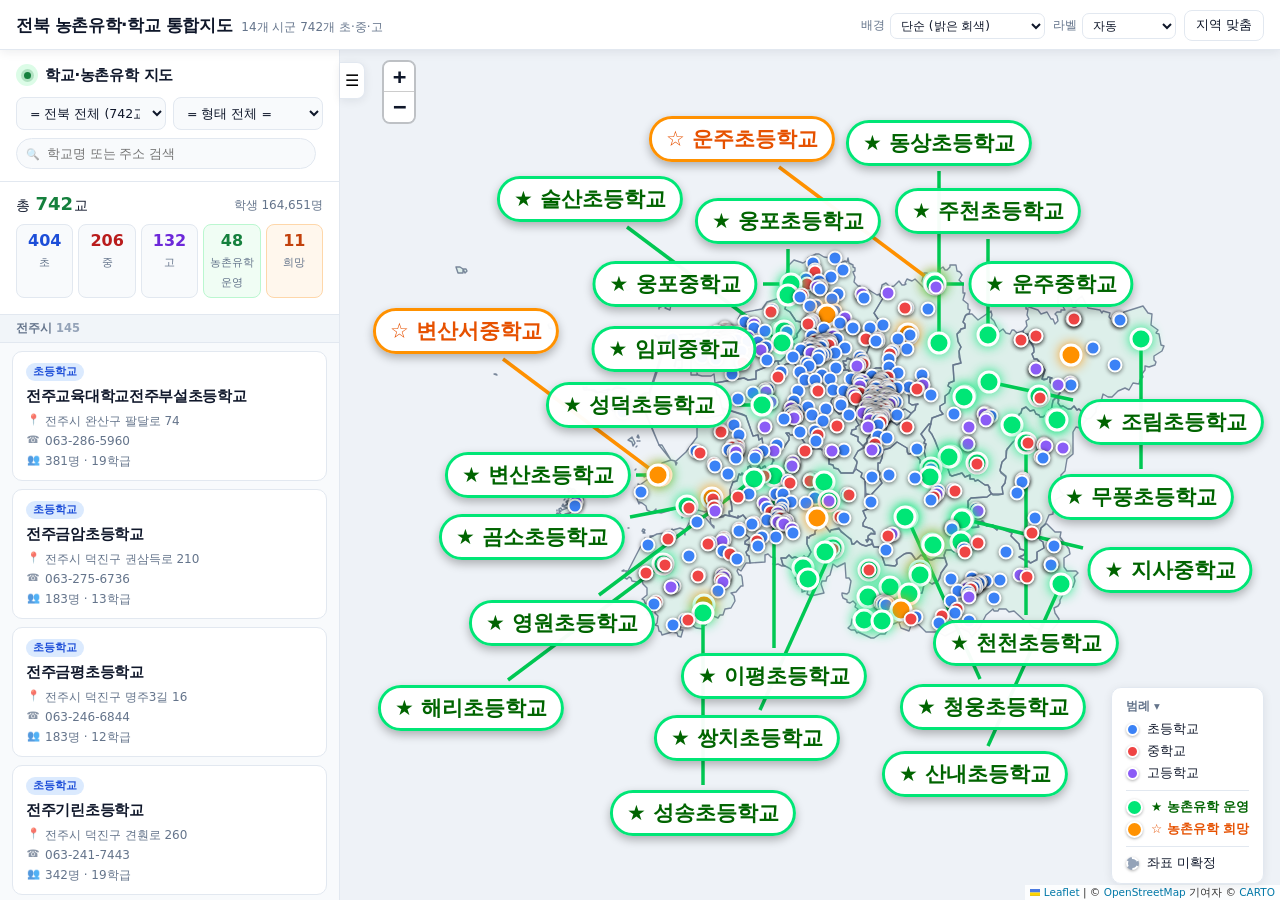
==== commit a9137a1b: "앱 안에서 학교를 추가·수정·삭제할 수 있는 편집 모드 추가 주소에 ?edit=1 을 붙이면 켜진다. 평소 방문자에게는 보이지 않는다.  - 상세카드에서 농촌유학 상태를 미지정/희" ====
--- a/index.html
+++ b/index.html
@@ -30,6 +30,15 @@
       </label>
       <button class="btn" id="btnFit">지역 맞춤</button>
     </div>
+  </div>
+  <div id="editBar" hidden>
+    <span class="eb-tag">편집 중</span>
+    <span id="editCount">변경 없음</span>
+    <span class="eb-spacer"></span>
+    <button class="btn small" data-act="add">+ 학교 추가</button>
+    <button class="btn small primary" data-act="export">내보내기</button>
+    <button class="btn small" data-act="discard">되돌리기</button>
+    <button class="btn small" data-act="off">편집 끝</button>
   </div>
 </header>
 
@@ -84,6 +93,8 @@
   </div>
 </div>
 
+<div id="modal" hidden></div>
+
 <!-- 지도 라이브러리 (저장소에 동봉 — CDN·API 키 불필요) -->
 <script src="assets/vendor/leaflet/leaflet.js"></script>
 
@@ -108,6 +119,7 @@
 <script src="data/regions/gunsan.js"></script>
 
 <script src="assets/js/labels.js"></script>
+<script src="assets/js/edit.js"></script>
 <script src="assets/js/app.js"></script>
 </body>
 </html>
--- a/assets/css/app.css
+++ b/assets/css/app.css
@@ -438,3 +438,73 @@
 @media (max-width: 370px) {
   #btnFit { display: none; }
 }
+
+/* ── 편집 모드 ──────────────────────────────────────── */
+#editBar {
+  display: flex; align-items: center; gap: 6px; flex-wrap: wrap;
+  padding: 7px 16px; border-top: 1px solid var(--line);
+  background: #fffbeb; font-size: 12.5px;
+}
+#editBar[hidden] { display: none; }
+#editBar .eb-tag {
+  background: #f59e0b; color: #fff; font-weight: 700; font-size: 11px;
+  padding: 2px 8px; border-radius: 999px;
+}
+#editBar #editCount { color: #92400e; }
+#editBar.has-changes #editCount { font-weight: 700; }
+#editBar .eb-spacer { flex: 1; }
+.btn.danger { color: #b91c1c; border-color: #fecaca; }
+.btn.danger:hover { background: #fef2f2; border-color: #dc2626; color: #b91c1c; }
+
+body.picking .leaflet-container { cursor: crosshair; }
+body.picking #modal { opacity: .12; pointer-events: none; }
+
+/* 상세카드 안의 편집 영역 */
+.d-edit { margin-top: 12px; padding-top: 11px; border-top: 1px dashed var(--line); }
+.d-edit-label { font-size: 11px; color: var(--muted); font-weight: 700; margin-bottom: 5px; }
+.seg { display: flex; margin-bottom: 9px; }
+.seg button {
+  flex: 1; padding: 5px 0; font-size: 12px; background: #fff; color: #475569;
+  border: 1px solid var(--line); border-right: none;
+}
+.seg button:first-child { border-radius: 7px 0 0 7px; }
+.seg button:last-child { border-right: 1px solid var(--line); border-radius: 0 7px 7px 0; }
+.seg button.on { background: var(--accent); border-color: var(--accent); color: #fff; font-weight: 700; }
+
+/* 편집 폼 */
+#modal {
+  position: fixed; inset: 0; z-index: 900;
+  background: rgba(15, 23, 42, .35);
+  display: flex; align-items: center; justify-content: center; padding: 16px;
+  transition: opacity .15s;
+}
+#modal[hidden] { display: none; }
+.edit-form {
+  width: 100%; max-width: 460px; max-height: 88vh; overflow-y: auto;
+  background: #fff; border-radius: 14px; padding: 18px 20px 16px;
+  box-shadow: 0 16px 44px rgba(15, 23, 42, .3);
+}
+.ef-head { display: flex; align-items: center; margin-bottom: 14px; }
+.ef-head h3 { margin: 0; font-size: 16.5px; flex: 1; letter-spacing: -.3px; }
+.ef-head .close { border: none; background: none; font-size: 24px; line-height: 1; color: #94a3b8; }
+.ef-grid { display: grid; grid-template-columns: 1fr 1fr; gap: 9px 10px; }
+.ef { display: flex; flex-direction: column; gap: 3px; min-width: 0; }
+.ef-full { grid-column: 1 / -1; }
+.ef > span { font-size: 11.5px; color: var(--muted); font-weight: 600; }
+.ef input, .ef select, .ef textarea {
+  font: inherit; font-size: 13px; padding: 7px 9px; min-width: 0;
+  border: 1px solid var(--line); border-radius: 7px; background: #f8fafc; color: var(--ink);
+}
+.ef input:focus, .ef select:focus, .ef textarea:focus { outline: none; border-color: var(--accent); background: #fff; }
+.ef textarea { resize: vertical; }
+.ef-coord { display: flex; align-items: center; gap: 8px; margin: 11px 0 14px; flex-wrap: wrap; }
+.ef-hint { font-size: 11.5px; color: var(--muted); }
+.ef-actions { display: flex; align-items: center; gap: 6px; }
+.ef-spacer { flex: 1; }
+
+@media (max-width: 860px) {
+  #editBar { padding: 6px 10px; font-size: 11.5px; gap: 5px; }
+  #editBar .btn { padding: 4px 7px; font-size: 11px; }
+  .ef-grid { grid-template-columns: 1fr; }
+  .edit-form { max-height: 92vh; padding: 15px 16px 14px; }
+}
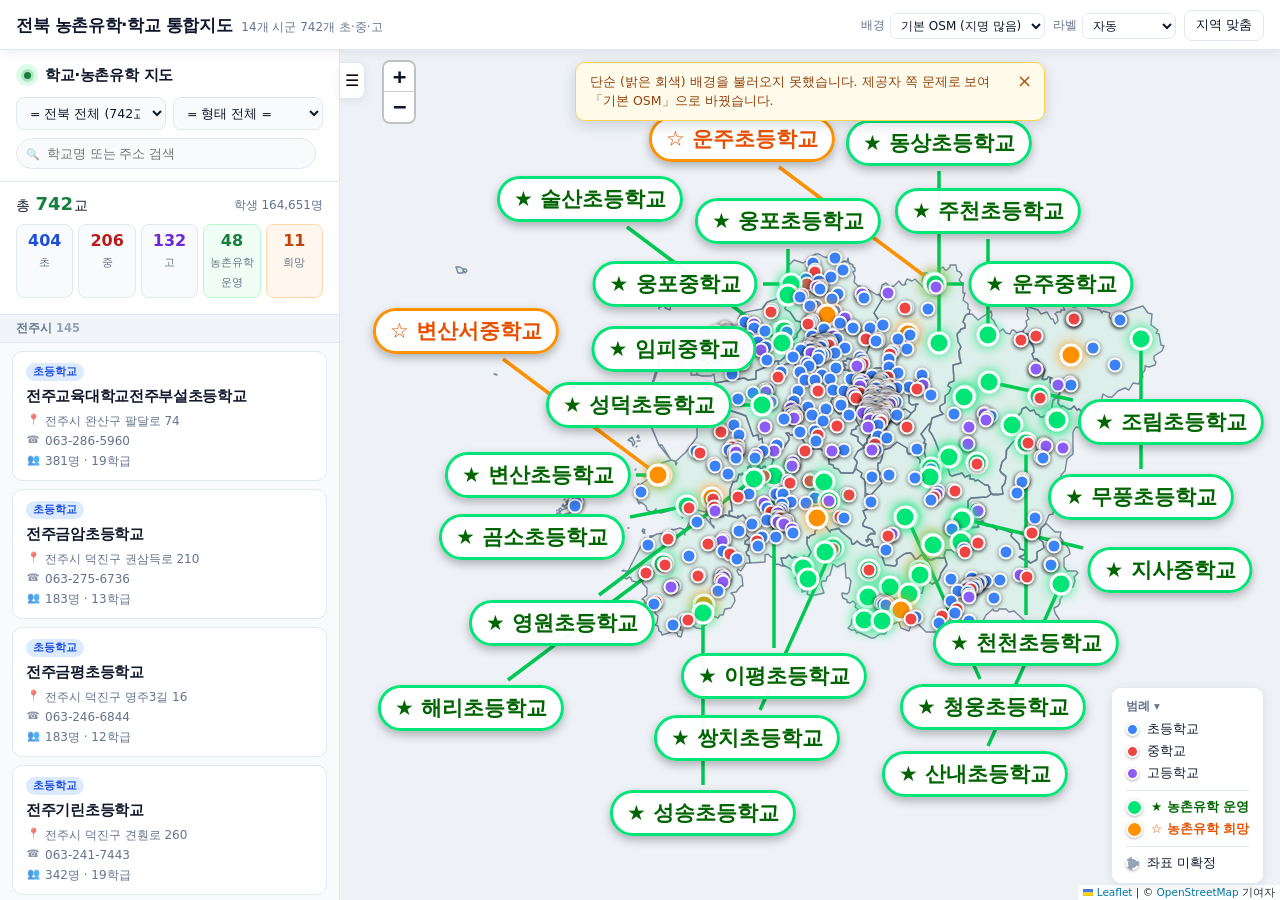
==== commit 8a73fa97: "배경지도가 안 뜨면 감지해서 OSM 으로 넘기도록 타일 제공자가 막히거나 이용 조건을 바꾸면(키 요구 등) 화면이 조용히 회색이 되어 원인을 알기 어려웠다. 타일을 한 장도 못 받" ====
--- a/index.html
+++ b/index.html
@@ -76,6 +76,8 @@
 
     <button id="panelToggle" title="목록 접기/펴기">☰</button>
 
+    <div id="tileWarn" hidden></div>
+
     <div id="detail"></div>
 
     <details id="legend" open>
--- a/assets/css/app.css
+++ b/assets/css/app.css
@@ -508,3 +508,16 @@
   .ef-grid { grid-template-columns: 1fr; }
   .edit-form { max-height: 92vh; padding: 15px 16px 14px; }
 }
+
+/* 배경지도 로드 실패 알림 */
+#tileWarn {
+  position: absolute; left: 50%; top: 12px; transform: translateX(-50%);
+  z-index: 700; max-width: min(560px, calc(100% - 24px));
+  display: flex; align-items: flex-start; gap: 10px;
+  background: #fffbeb; border: 1px solid #fcd34d; border-radius: 10px;
+  padding: 9px 10px 9px 14px; box-shadow: 0 4px 14px rgba(15,23,42,.16);
+  font-size: 12.5px; line-height: 1.55; color: #92400e;
+}
+#tileWarn[hidden] { display: none; }
+#tileWarn button { border: none; background: none; font-size: 18px; line-height: 1; color: #b45309; padding: 0 2px; }
+@media (max-width: 860px) { #tileWarn { top: 8px; font-size: 11.5px; padding: 8px 8px 8px 11px; } }
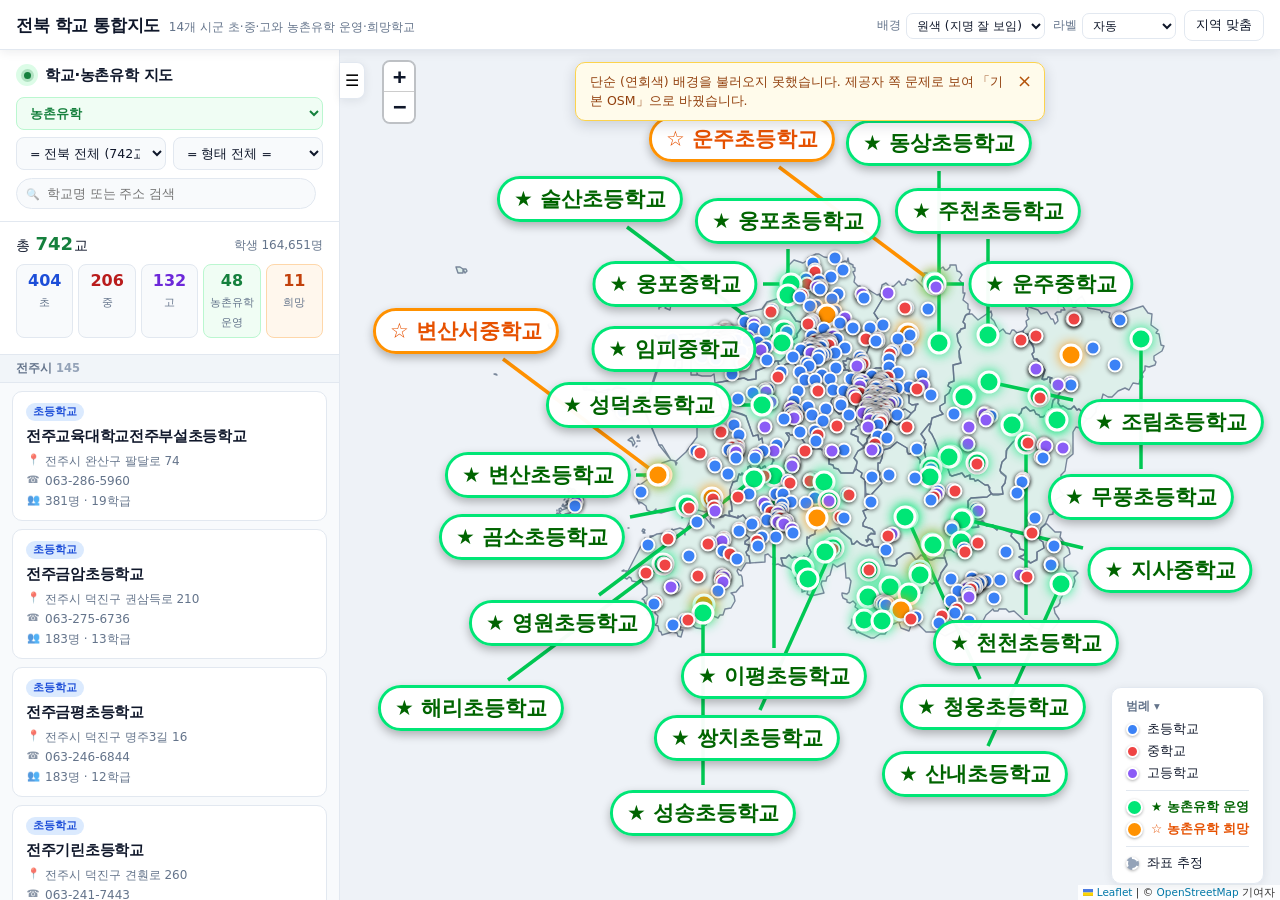
==== commit 2227a384: "유치원·특수학교·특수학급 데이터 추가, 지도 종류 선택창으로 분리 2026 전북교육통계연보에서 세 가지 자료를 뽑아 넣고, 농촌유학 지도와 섞이지 않도록 [지도 종류] 선택창(농촌" ====
--- a/index.html
+++ b/index.html
@@ -3,8 +3,8 @@
 <head>
 <meta charset="UTF-8">
 <meta name="viewport" content="width=device-width, initial-scale=1.0">
-<title>전북 농촌유학·학교 통합지도</title>
-<meta name="description" content="전북특별자치도 14개 시군의 초·중·고등학교와 농촌유학 운영·희망학교를 한 지도에서 봅니다.">
+<title>전북 학교지도 — 농촌유학·특수교육·유치원</title>
+<meta name="description" content="전북특별자치도 14개 시군의 유치원·초·중·고·특수학교를 농촌유학·특수교육·유치원 세 가지 지도로 봅니다.">
 <link rel="stylesheet" href="assets/vendor/leaflet/leaflet.css">
 <link rel="stylesheet" href="assets/css/app.css">
 </head>
@@ -13,8 +13,8 @@
 <header>
   <div class="head-top">
     <div class="brand">
-      <h1><span class="t-wide">전북 농촌유학·학교 통합지도</span><span class="t-narrow">전북 학교지도</span></h1>
-      <span class="sub">14개 시군 742개 초·중·고</span>
+      <h1><span class="t-wide">전북 학교 통합지도</span><span class="t-narrow">전북 학교지도</span></h1>
+      <span class="sub" id="headSub">14개 시군 초·중·고와 농촌유학 운영·희망학교</span>
     </div>
     <div class="head-tools">
       <label class="lblsel"><span>배경</span>
@@ -24,7 +24,7 @@
         <select id="labelMode">
           <option value="auto">자동</option>
           <option value="all">전체</option>
-          <option value="rural">농촌유학만</option>
+          <option value="key" id="labelKey">농촌유학만</option>
           <option value="none">숨기기</option>
         </select>
       </label>
@@ -47,19 +47,12 @@
     <button class="sheet-handle" id="sheetHandle" aria-label="목록 크기 조절"><span></span></button>
 
     <div class="panel-head">
-      <h2 class="panel-title"><span class="pin" aria-hidden="true"></span>학교·농촌유학 지도</h2>
+      <h2 class="panel-title" id="panelTitle"><span class="pin" aria-hidden="true"></span>학교·농촌유학 지도</h2>
 
       <div class="selects">
+        <select id="mapSel" class="map-sel" aria-label="지도 종류 선택"></select>
         <select id="regionSel" aria-label="지역 선택"></select>
-        <select id="typeSel" aria-label="형태 선택">
-          <option value="">= 형태 전체 =</option>
-          <option value="elem">초등학교</option>
-          <option value="mid">중학교</option>
-          <option value="high">고등학교</option>
-          <option value="op">★ 농촌유학 운영학교</option>
-          <option value="hope">☆ 농촌유학 희망학교</option>
-          <option value="rural">농촌유학 운영＋희망</option>
-        </select>
+        <select id="typeSel" aria-label="형태 선택"></select>
       </div>
 
       <div class="search-wrap">
@@ -82,14 +75,7 @@
 
     <details id="legend" open>
       <summary>범례</summary>
-      <div class="lg"><i style="background:#3b82f6"></i> 초등학교</div>
-      <div class="lg"><i style="background:#ef4444"></i> 중학교</div>
-      <div class="lg"><i style="background:#8b5cf6"></i> 고등학교</div>
-      <hr>
-      <div class="lg"><i style="background:#00e676;width:17px;height:17px"></i> <b style="color:#006400">★ 농촌유학 운영</b></div>
-      <div class="lg"><i style="background:#ff9100;width:17px;height:17px"></i> <b style="color:#e65100">☆ 농촌유학 희망</b></div>
-      <hr>
-      <div class="lg"><i style="background:#94a3b8;border-style:dashed"></i> 좌표 미확정</div>
+      <div id="legendBody"></div>
     </details>
 
   </div>
@@ -120,6 +106,31 @@
 <script src="data/regions/iksan.js"></script>
 <script src="data/regions/gunsan.js"></script>
 
+<!-- 유치원 -->
+<script src="data/kinder/jinan.js"></script>
+<script src="data/kinder/imsil.js"></script>
+<script src="data/kinder/jeongeup.js"></script>
+<script src="data/kinder/sunchang.js"></script>
+<script src="data/kinder/namwon.js"></script>
+<script src="data/kinder/jangsu.js"></script>
+<script src="data/kinder/muju.js"></script>
+<script src="data/kinder/gochang.js"></script>
+<script src="data/kinder/buan.js"></script>
+<script src="data/kinder/wanju.js"></script>
+<script src="data/kinder/gimje.js"></script>
+<script src="data/kinder/jeongju.js"></script>
+<script src="data/kinder/iksan.js"></script>
+<script src="data/kinder/gunsan.js"></script>
+
+<!-- 특수학교 -->
+<script src="data/special/jeongeup.js"></script>
+<script src="data/special/namwon.js"></script>
+<script src="data/special/jangsu.js"></script>
+<script src="data/special/wanju.js"></script>
+<script src="data/special/jeongju.js"></script>
+<script src="data/special/iksan.js"></script>
+<script src="data/special/gunsan.js"></script>
+
 <script src="assets/js/labels.js"></script>
 <script src="assets/js/edit.js"></script>
 <script src="assets/js/app.js"></script>
--- a/assets/css/app.css
+++ b/assets/css/app.css
@@ -76,7 +76,11 @@
   border-radius: 50%; background: var(--accent);
   box-shadow: 0 0 0 3px rgba(21,128,61,.22);
 }
-.selects { display: flex; gap: 7px; margin-bottom: 8px; }
+.selects { display: flex; flex-wrap: wrap; gap: 7px; margin-bottom: 8px; }
+.selects .map-sel {
+  flex: 0 0 100%; font-weight: 700; background: #f0fdf4;
+  border-color: #bbf7d0; color: #15803d;
+}
 .selects select {
   flex: 1; min-width: 0; padding: 7px 9px; font: inherit; font-size: 12.5px;
   border: 1px solid var(--line); border-radius: 8px; background: #f8fafc;
@@ -158,6 +162,8 @@
 .stat.elem b { color: #1d4ed8; } .stat.mid b { color: #b91c1c; } .stat.high b { color: #6d28d9; }
 .stat.op { background: #f0fdf4; border-color: #bbf7d0; } .stat.op b { color: #15803d; }
 .stat.hope { background: #fff7ed; border-color: #fed7aa; } .stat.hope b { color: #c2410c; }
+.stat.kinder b { color: #b45309; }
+.stat.special { background: #f0f9ff; border-color: #bae6fd; } .stat.special b { color: #0369a1; }
 
 .warn {
   margin-top: 8px; font-size: 11.5px; line-height: 1.5; color: #9a3412;
@@ -199,6 +205,10 @@
 .tag.t-hope { background: #ffedd5; color: #c2410c; }
 .tag.t-etc  { background: #f1f5f9; color: #64748b; }
 .tag.t-warn { background: #fef3c7; color: #92400e; }
+.tag.t-kinder  { background: #fef3c7; color: #b45309; }
+.tag.t-special { background: #e0f2fe; color: #0369a1; }
+.tag.t-sp      { background: #e0f2fe; color: #075985; }
+.tag.t-k       { background: #fff7ed; color: #b45309; }
 
 .card-name { font-size: 14.5px; font-weight: 700; letter-spacing: -.3px; margin-bottom: 6px; }
 .card-row {
@@ -228,8 +238,10 @@
 .ov-line { pointer-events: none !important; }
 .ov-line svg { position: absolute; top: 0; left: 0; overflow: visible; }
 
-/* 배경지도를 흑백으로 눌러 마커를 도드라지게 */
-.jb-tiles-gray { filter: grayscale(0.85) brightness(1.06) contrast(0.94); }
+/* 배경지도 톤 — 같은 OSM 타일에 필터만 달리 걸어 단순하게 만든다.
+   제공자를 바꾸지 않으므로 정책 변경에 영향받지 않는다. */
+.jb-tiles-plain { filter: grayscale(1) contrast(.78) brightness(1.14) opacity(.9); }
+.jb-tiles-soft  { filter: grayscale(1) contrast(.6)  brightness(1.26) opacity(.72); }
 
 .marker-dot {
   width: 15px; height: 15px; border-radius: 50%;
@@ -237,6 +249,7 @@
   border: 2px solid #fff; box-shadow: 0 1px 4px rgba(0,0,0,.55);
   cursor: pointer;
 }
+.dot-kinder { background: #f59e0b; }
 .dot-elem { background: #3b82f6; }
 .dot-mid { background: #ef4444; }
 .dot-high { background: #8b5cf6; }
@@ -248,6 +261,14 @@
   background: #ff9100; width: 23px; height: 23px;
   border: 3px solid #fff; box-shadow: 0 0 12px rgba(255,145,0,.9);
 }
+.dot-special {
+  background: #0ea5e9; width: 23px; height: 23px; border-radius: 5px;
+  border: 3px solid #fff; box-shadow: 0 0 12px rgba(14,165,233,.85);
+}
+.dot-k-dan    { background: #d97706; width: 17px; height: 17px; }
+.dot-k-byeong { background: #f59e0b; }
+.dot-k-sarip  { background: #a3a3a3; }
+.dot-closed   { background: #cbd5e1; width: 11px; height: 11px; opacity: .8; }
 .marker-dot.is-approx { border-style: dashed; opacity: .75; }
 .marker-dot.is-selected {
   box-shadow: 0 0 0 4px rgba(15, 23, 42, .18), 0 0 0 8px rgba(21, 128, 61, .28), 0 1px 5px rgba(0,0,0,.5);
@@ -266,6 +287,7 @@
     -2px -2px 0 #fff, 2px -2px 0 #fff, -2px 2px 0 #fff, 2px 2px 0 #fff,
      0 3px 5px rgba(0,0,0,.35);
 }
+.txt-kinder { color: #92400e; }
 .txt-elem { color: #1e3a8a; }
 .txt-mid { color: #7f1d1d; }
 .txt-high { color: #4c1d95; }
@@ -275,6 +297,15 @@
 }
 .txt-rural-op { color: #006400; border: 3px solid #00e676; }
 .txt-rural-hope { color: #e65100; border: 3px solid #ff9100; }
+.txt-special {
+  background: rgba(255,255,255,.96); padding: 6px 14px; border-radius: 25px;
+  font-size: 21px; text-shadow: none; box-shadow: 0 4px 10px rgba(0,0,0,.28);
+  color: #075985; border: 3px solid #0ea5e9;
+}
+.txt-k-dan    { color: #7c2d12; }
+.txt-k-byeong { color: #92400e; }
+.txt-k-sarip  { color: #404040; }
+.txt-closed   { color: #64748b; font-weight: 700; }
 .name-text.is-approx { opacity: .6; font-style: italic; }
 
 /* ── 상세 카드 ──────────────────────────────────────── */
@@ -297,6 +328,8 @@
 }
 .d-rural.op { background: #dcfce7; color: #15803d; }
 .d-rural.hope { background: #ffedd5; color: #c2410c; }
+.d-rural.special { background: #e0f2fe; color: #0369a1; }
+.d-rural.closed { background: #f1f5f9; color: #64748b; }
 .d-row { margin: 3px 0; font-size: 12.5px; color: #334155; }
 .d-row b { color: var(--muted); font-weight: 600; margin-right: 5px; font-size: 11.5px; }
 .d-tags { display: flex; flex-wrap: wrap; gap: 4px; margin: 8px 0; }
@@ -327,6 +360,7 @@
   border: 2px solid #fff; box-shadow: 0 1px 3px rgba(0,0,0,.3);
 }
 #legend hr { border: none; border-top: 1px solid var(--line); margin: 8px 0; }
+#legend .lg-note { font-size: 10.5px; color: var(--muted); margin-bottom: 5px; }
 
 /* ── 모바일 ─────────────────────────────────────────── */
 @media (max-width: 860px) {
@@ -418,7 +452,7 @@
 
   /* 좁은 화면에서는 마커와 라벨을 줄여 지도가 가려지지 않게 */
   .marker-dot { width: 12px; height: 12px; border-width: 1.5px; }
-  .dot-rural-op, .dot-rural-hope { width: 17px; height: 17px; border-width: 2px; }
+  .dot-rural-op, .dot-rural-hope, .dot-special { width: 17px; height: 17px; border-width: 2px; }
   .name-text {
     font-size: 12.5px;
     text-shadow: -1.5px -1.5px 0 #fff, 1.5px -1.5px 0 #fff, -1.5px 1.5px 0 #fff, 1.5px 1.5px 0 #fff,
